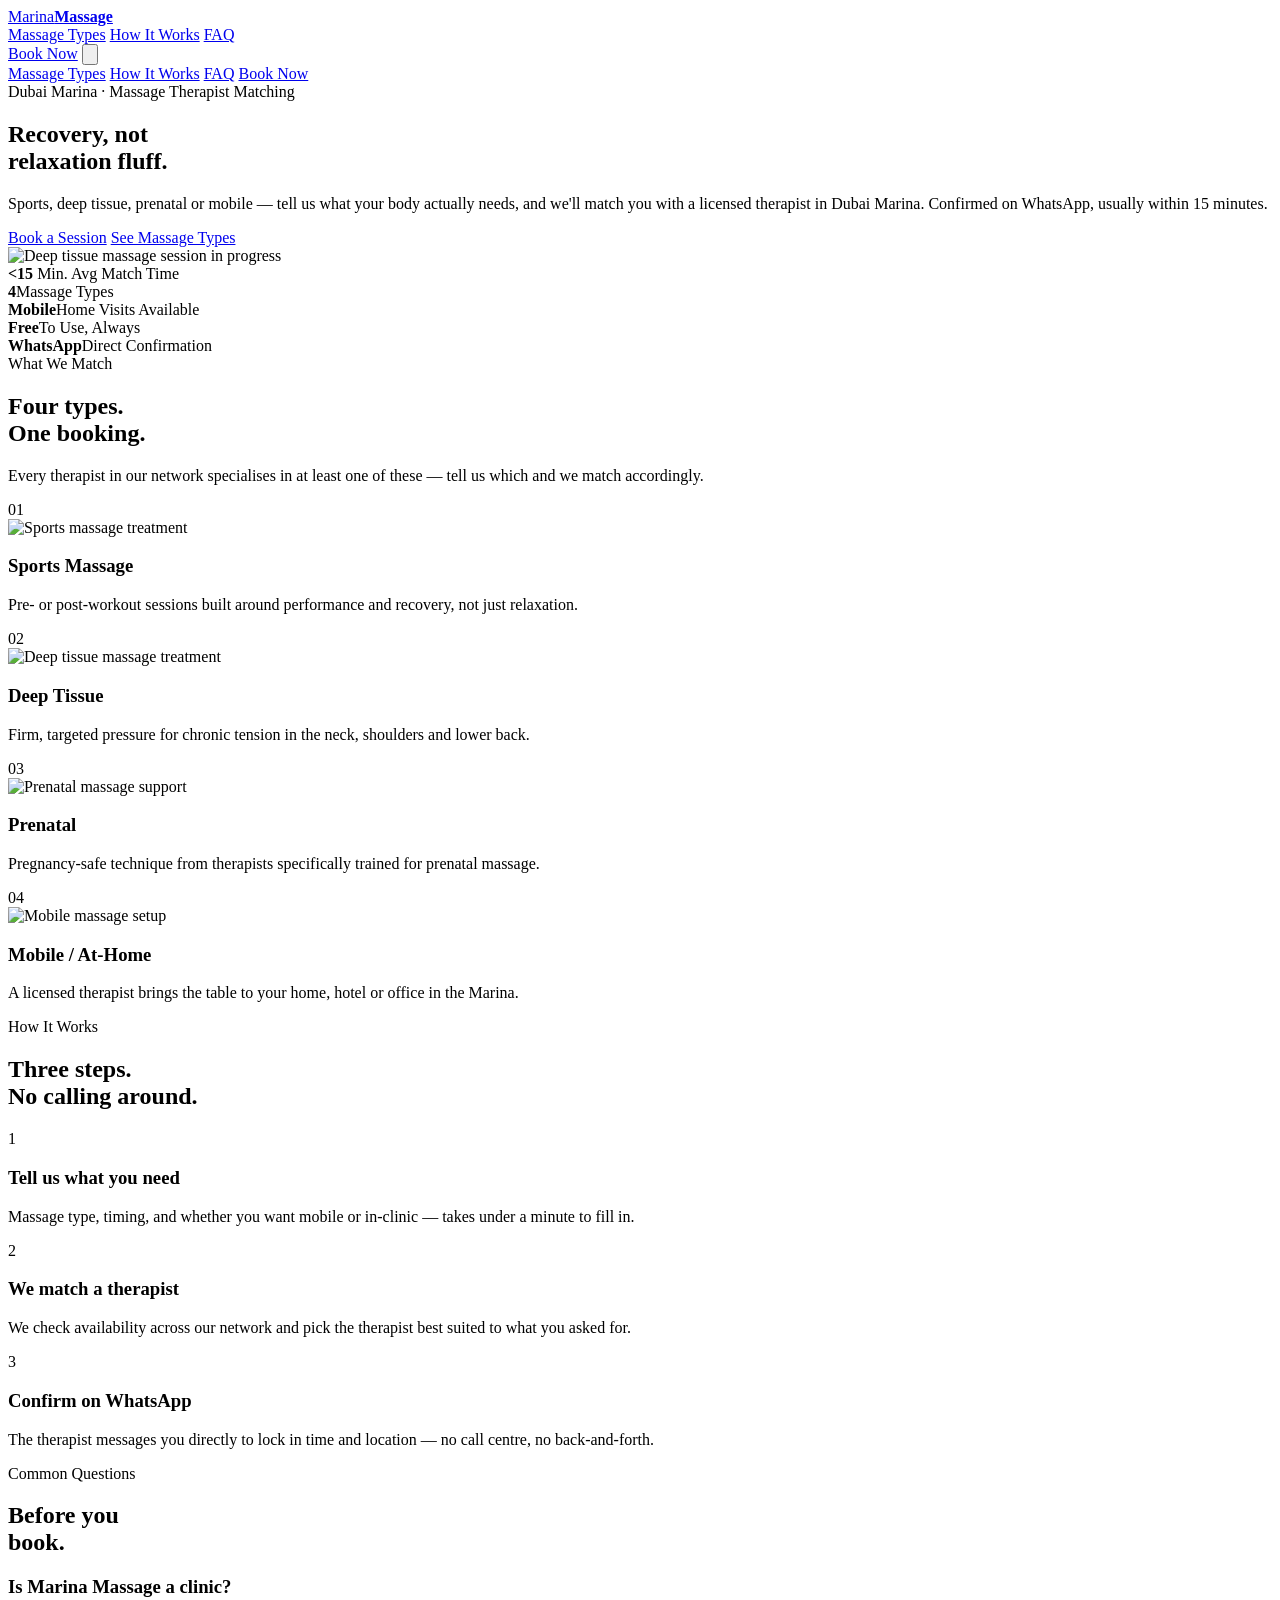
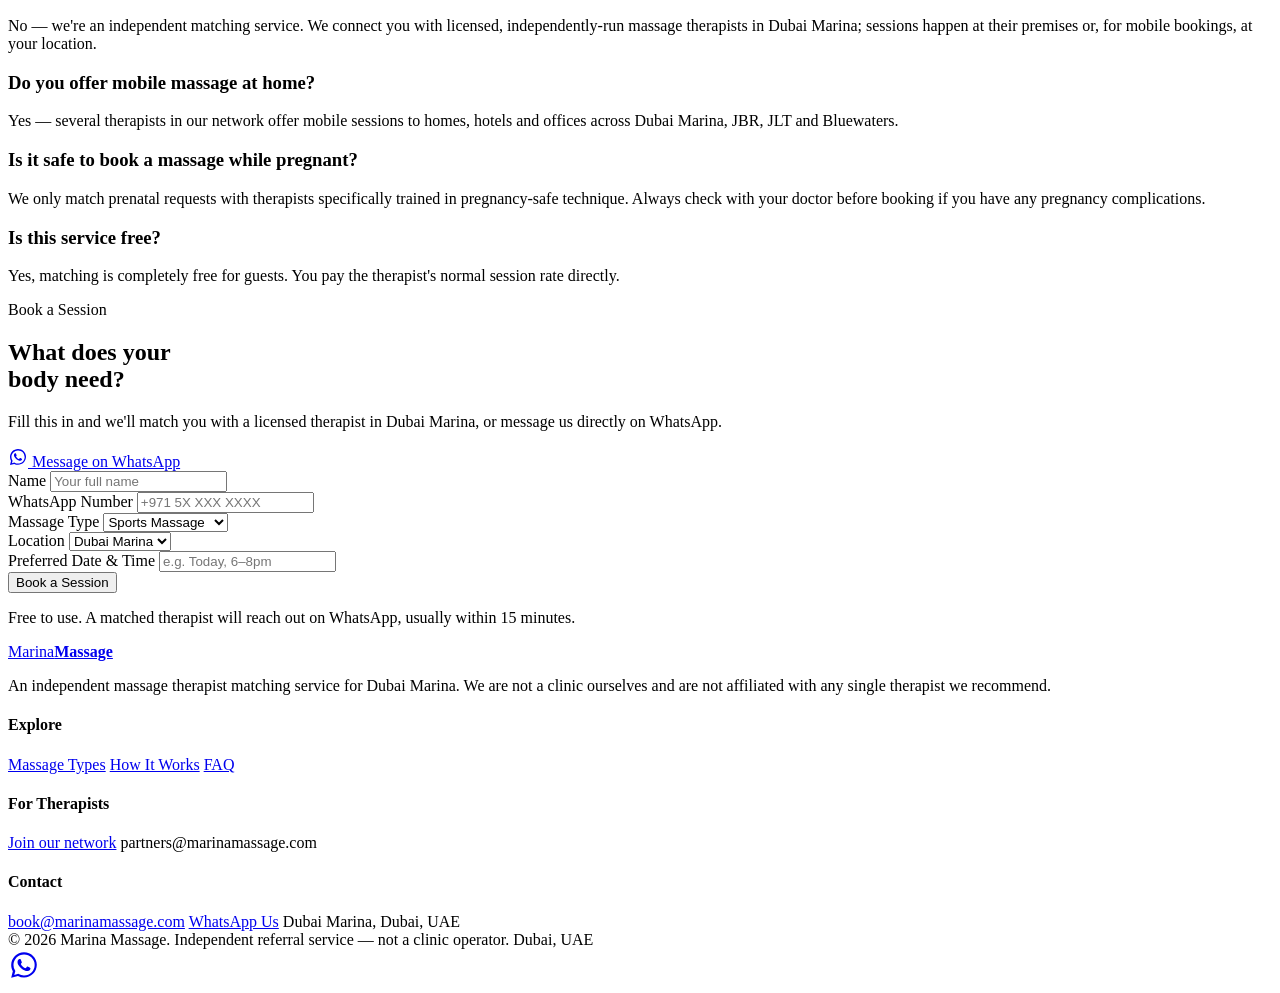
==== index.html @ 39dc2a78 "Add files via upload" ====
<!DOCTYPE html>
<html lang="en">
<head>
<meta charset="UTF-8">
<meta name="viewport" content="width=device-width, initial-scale=1.0">
<title>Marina Massage — Book a Massage Therapist in Dubai Marina</title>
<meta name="description" content="Get matched with a licensed massage therapist in Dubai Marina in minutes. Sports, deep tissue, prenatal or mobile massage at home. Free to use, confirmed on WhatsApp.">
<meta name="keywords" content="massage Dubai Marina, massage therapist Dubai Marina, deep tissue massage Dubai, sports massage Dubai, mobile massage Dubai Marina, prenatal massage Dubai">
<meta name="robots" content="index, follow, max-image-preview:large, max-snippet:-1, max-video-preview:-1">
<link rel="canonical" href="https://www.marinamassage.com/">

<meta name="google-site-verification" content="REPLACE_WITH_YOUR_GSC_CODE">
<meta name="msvalidate.01" content="REPLACE_WITH_YOUR_BING_CODE">

<meta property="og:type" content="website">
<meta property="og:site_name" content="Marina Massage">
<meta property="og:title" content="Marina Massage — Book a Massage Therapist in Dubai Marina">
<meta property="og:description" content="Sports, deep tissue, prenatal or mobile massage — matched with a licensed therapist in Dubai Marina, confirmed on WhatsApp.">
<meta property="og:image" content="https://images.unsplash.com/photo-1540205895360-4ad4cffb3aa8?w=1200&q=80&auto=format&fit=crop">
<meta property="og:image:width" content="1200">
<meta property="og:image:height" content="800">
<meta property="og:url" content="https://www.marinamassage.com/">
<meta property="og:locale" content="en_AE">

<meta name="twitter:card" content="summary_large_image">
<meta name="twitter:title" content="Marina Massage — Book a Massage Therapist in Dubai Marina">
<meta name="twitter:description" content="Sports, deep tissue, prenatal or mobile massage — matched with a licensed therapist in Dubai Marina.">
<meta name="twitter:image" content="https://images.unsplash.com/photo-1540205895360-4ad4cffb3aa8?w=1200&q=80&auto=format&fit=crop">

<link rel="preconnect" href="https://fonts.googleapis.com">
<link rel="preconnect" href="https://fonts.gstatic.com" crossorigin>
<link rel="preconnect" href="https://images.unsplash.com">
<link href="https://fonts.googleapis.com/css2?family=Space+Grotesk:wght@500;600;700&family=Inter:wght@400;500;600;700&display=swap" rel="stylesheet">

<script type="application/ld+json">
{
  "@context": "https://schema.org",
  "@type": "LocalBusiness",
  "name": "Marina Massage",
  "description": "Independent massage therapist referral and matching service for Dubai Marina, JBR, JLT and Bluewaters. Not a clinic itself and has no single physical treatment location — matched sessions take place at partner therapists' premises or, for mobile bookings, at the guest's own location.",
  "url": "https://www.marinamassage.com/",
  "image": "https://images.unsplash.com/photo-1540205895360-4ad4cffb3aa8?w=1200&q=80&auto=format&fit=crop",
  "email": "book@marinamassage.com",
  "telephone": "+971-5X-XXX-XXXX",
  "areaServed": [
    {"@type": "Place", "name": "Dubai Marina"},
    {"@type": "Place", "name": "JBR"},
    {"@type": "Place", "name": "JLT"},
    {"@type": "Place", "name": "Bluewaters"}
  ],
  "priceRange": "Free service"
}
</script>

<script type="application/ld+json">
{
  "@context": "https://schema.org",
  "@type": "Service",
  "serviceType": "Massage therapist matching service",
  "provider": {"@type": "LocalBusiness", "name": "Marina Massage"},
  "areaServed": {"@type": "Place", "name": "Dubai Marina, Dubai, UAE"},
  "hasOfferCatalog": {
    "@type": "OfferCatalog",
    "name": "Massage Types",
    "itemListElement": [
      {"@type": "Offer", "itemOffered": {"@type": "Service", "name": "Sports Massage", "description": "Pre- or post-workout massage focused on performance and recovery."}},
      {"@type": "Offer", "itemOffered": {"@type": "Service", "name": "Deep Tissue Massage", "description": "Firm-pressure massage targeting chronic tension and knots."}},
      {"@type": "Offer", "itemOffered": {"@type": "Service", "name": "Prenatal Massage", "description": "Pregnancy-safe massage from therapists trained in prenatal technique."}},
      {"@type": "Offer", "itemOffered": {"@type": "Service", "name": "Mobile Massage", "description": "A licensed therapist comes to your home, hotel or office in the Marina."}}
    ]
  }
}
</script>

<script type="application/ld+json">
{
  "@context": "https://schema.org",
  "@type": "FAQPage",
  "mainEntity": [
    {"@type": "Question", "name": "Is Marina Massage a clinic?", "acceptedAnswer": {"@type": "Answer", "text": "No — we're an independent matching service. We connect you with licensed, independently-run massage therapists in Dubai Marina; sessions happen at their premises or, for mobile bookings, at your location."}},
    {"@type": "Question", "name": "Do you offer mobile massage at home?", "acceptedAnswer": {"@type": "Answer", "text": "Yes — several therapists in our network offer mobile sessions to homes, hotels and offices across Dubai Marina, JBR, JLT and Bluewaters."}},
    {"@type": "Question", "name": "Is it safe to book a massage while pregnant?", "acceptedAnswer": {"@type": "Answer", "text": "We only match prenatal requests with therapists specifically trained in pregnancy-safe technique. Always check with your doctor before booking if you have any pregnancy complications."}},
    {"@type": "Question", "name": "Is this service free?", "acceptedAnswer": {"@type": "Answer", "text": "Yes, matching is completely free for guests. You pay the therapist's normal session rate directly."}}
  ]
}
</script>

<link rel="stylesheet" href="style.css">
</head>
<body>

<nav class="nav">
  <div class="nav-inner">
    <a href="#top" class="brand">
      <span class="brand-dot"></span>
      <span class="brand-word">Marina<strong>Massage</strong></span>
    </a>
    <div class="nav-links">
      <a href="#types">Massage Types</a>
      <a href="#how">How It Works</a>
      <a href="#faq">FAQ</a>
    </div>
    <div class="nav-cta">
      <a class="btn btn-primary" href="#book">Book Now</a>
      <button class="nav-burger" aria-label="Menu" aria-expanded="false">
        <svg viewBox="0 0 24 24" fill="none" stroke="currentColor" stroke-width="2" stroke-linecap="round">
          <line x1="3" y1="6" x2="21" y2="6"></line>
          <line x1="3" y1="12" x2="21" y2="12"></line>
          <line x1="3" y1="18" x2="21" y2="18"></line>
        </svg>
      </button>
    </div>
  </div>
  <div class="mobile-links">
    <a href="#types">Massage Types</a>
    <a href="#how">How It Works</a>
    <a href="#faq">FAQ</a>
    <a href="#book">Book Now</a>
  </div>
</nav>

<main id="top">

  <section class="hero">
    <div class="wrap hero-grid">
      <div class="hero-copy">
        <div class="eyebrow">Dubai Marina · Massage Therapist Matching</div>
        <h1>Recovery, not<br>relaxation fluff.</h1>
        <p>Sports, deep tissue, prenatal or mobile — tell us what your body actually needs, and we'll match you with a licensed therapist in Dubai Marina. Confirmed on WhatsApp, usually within 15 minutes.</p>
        <div class="hero-actions">
          <a class="btn btn-primary" href="#book">Book a Session</a>
          <a class="btn btn-outline" href="#types">See Massage Types</a>
        </div>
      </div>
      <div class="hero-media">
        <img src="https://images.unsplash.com/photo-1540205895360-4ad4cffb3aa8?w=900&q=75&auto=format&fit=crop" alt="Deep tissue massage session in progress" loading="eager">
        <div class="hero-stat-card">
          <b>&lt;15</b>
          <span>Min. Avg Match Time</span>
        </div>
      </div>
    </div>
  </section>

  <section class="stat-strip">
    <div class="wrap stat-strip-grid">
      <div class="stat-strip-item"><b>4</b><span>Massage Types</span></div>
      <div class="stat-strip-item"><b>Mobile</b><span>Home Visits Available</span></div>
      <div class="stat-strip-item"><b>Free</b><span>To Use, Always</span></div>
      <div class="stat-strip-item"><b>WhatsApp</b><span>Direct Confirmation</span></div>
    </div>
  </section>

  <section id="types">
    <div class="wrap">
      <div class="sec-head">
        <div class="eyebrow">What We Match</div>
        <h2>Four types.<br>One booking.</h2>
        <p>Every therapist in our network specialises in at least one of these — tell us which and we match accordingly.</p>
      </div>
      <div class="type-grid">
        <div class="type-card">
          <div class="type-num">01</div>
          <img src="https://images.unsplash.com/photo-1540205895360-4ad4cffb3aa8?w=700&q=75&auto=format&fit=crop" alt="Sports massage treatment" loading="lazy">
          <div class="type-body">
            <h3>Sports Massage</h3>
            <p>Pre- or post-workout sessions built around performance and recovery, not just relaxation.</p>
          </div>
        </div>
        <div class="type-card">
          <div class="type-num">02</div>
          <img src="https://images.unsplash.com/photo-1712725213051-8d7d6a52edaf?w=700&q=75&auto=format&fit=crop" alt="Deep tissue massage treatment" loading="lazy">
          <div class="type-body">
            <h3>Deep Tissue</h3>
            <p>Firm, targeted pressure for chronic tension in the neck, shoulders and lower back.</p>
          </div>
        </div>
        <div class="type-card">
          <div class="type-num">03</div>
          <img src="https://images.unsplash.com/photo-1676466136470-8df848f84a28?w=700&q=75&auto=format&fit=crop" alt="Prenatal massage support" loading="lazy">
          <div class="type-body">
            <h3>Prenatal</h3>
            <p>Pregnancy-safe technique from therapists specifically trained for prenatal massage.</p>
          </div>
        </div>
        <div class="type-card">
          <div class="type-num">04</div>
          <img src="https://images.unsplash.com/photo-1630226040750-d934f017f0e4?w=700&q=75&auto=format&fit=crop" alt="Mobile massage setup" loading="lazy">
          <div class="type-body">
            <h3>Mobile / At-Home</h3>
            <p>A licensed therapist brings the table to your home, hotel or office in the Marina.</p>
          </div>
        </div>
      </div>
    </div>
  </section>

  <section class="how" id="how">
    <div class="wrap">
      <div class="sec-head sec-head-light">
        <div class="eyebrow">How It Works</div>
        <h2>Three steps.<br>No calling around.</h2>
      </div>
      <div class="how-grid">
        <div class="how-step">
          <span class="how-step-num">1</span>
          <div>
            <h3>Tell us what you need</h3>
            <p>Massage type, timing, and whether you want mobile or in-clinic — takes under a minute to fill in.</p>
          </div>
        </div>
        <div class="how-step">
          <span class="how-step-num">2</span>
          <div>
            <h3>We match a therapist</h3>
            <p>We check availability across our network and pick the therapist best suited to what you asked for.</p>
          </div>
        </div>
        <div class="how-step">
          <span class="how-step-num">3</span>
          <div>
            <h3>Confirm on WhatsApp</h3>
            <p>The therapist messages you directly to lock in time and location — no call centre, no back-and-forth.</p>
          </div>
        </div>
      </div>
    </div>
  </section>

  <section class="faq" id="faq">
    <div class="wrap">
      <div class="sec-head">
        <div class="eyebrow">Common Questions</div>
        <h2>Before you<br>book.</h2>
      </div>
      <div class="faq-list">
        <div class="faq-item">
          <h3>Is Marina Massage a clinic?</h3>
          <p>No — we're an independent matching service. We connect you with licensed, independently-run massage therapists in Dubai Marina; sessions happen at their premises or, for mobile bookings, at your location.</p>
        </div>
        <div class="faq-item">
          <h3>Do you offer mobile massage at home?</h3>
          <p>Yes — several therapists in our network offer mobile sessions to homes, hotels and offices across Dubai Marina, JBR, JLT and Bluewaters.</p>
        </div>
        <div class="faq-item">
          <h3>Is it safe to book a massage while pregnant?</h3>
          <p>We only match prenatal requests with therapists specifically trained in pregnancy-safe technique. Always check with your doctor before booking if you have any pregnancy complications.</p>
        </div>
        <div class="faq-item">
          <h3>Is this service free?</h3>
          <p>Yes, matching is completely free for guests. You pay the therapist's normal session rate directly.</p>
        </div>
      </div>
    </div>
  </section>

  <section class="book" id="book">
    <div class="wrap book-grid">
      <div class="book-copy">
        <div class="eyebrow eyebrow-light">Book a Session</div>
        <h2>What does your<br>body need?</h2>
        <p>Fill this in and we'll match you with a licensed therapist in Dubai Marina, or message us directly on WhatsApp.</p>
        <a class="btn btn-whatsapp" href="https://wa.me/9715XXXXXXXX?text=Hi%2C%20I%27d%20like%20to%20book%20a%20massage%20therapist%20in%20Dubai%20Marina" target="_blank" rel="noopener">
          <svg viewBox="0 0 32 32" width="20" height="20" fill="currentColor" aria-hidden="true"><path d="M16.004 3.2c-7.06 0-12.8 5.74-12.8 12.8 0 2.258.594 4.4 1.63 6.246L3.2 28.8l6.73-1.766a12.73 12.73 0 0 0 6.074 1.546h.006c7.06 0 12.8-5.74 12.8-12.8s-5.74-12.58-12.806-12.58Zm0 23.36a10.5 10.5 0 0 1-5.35-1.464l-.384-.228-3.994 1.048 1.066-3.894-.25-.4a10.53 10.53 0 0 1-1.612-5.622c0-5.834 4.746-10.58 10.586-10.58 2.828 0 5.486 1.102 7.486 3.104a10.51 10.51 0 0 1 3.098 7.484c0 5.834-4.746 10.552-10.646 10.552Zm5.802-7.906c-.318-.16-1.882-.928-2.174-1.034-.292-.108-.504-.16-.716.16-.212.318-.822 1.034-1.008 1.246-.186.212-.372.238-.69.08-.318-.16-1.344-.496-2.56-1.578-.946-.844-1.586-1.886-1.772-2.204-.186-.318-.02-.49.14-.65.144-.144.318-.372.478-.558.16-.186.212-.318.318-.53.106-.212.052-.398-.026-.558-.08-.16-.716-1.726-.982-2.364-.258-.622-.522-.538-.716-.548l-.61-.01c-.212 0-.558.08-.85.398-.292.318-1.114 1.088-1.114 2.652s1.14 3.076 1.298 3.288c.16.212 2.244 3.428 5.436 4.806.76.328 1.352.524 1.814.67.762.242 1.456.208 2.004.126.612-.092 1.882-.77 2.148-1.512.266-.742.266-1.378.186-1.512-.078-.134-.29-.212-.608-.372Z"/></svg>
          Message on WhatsApp
        </a>
      </div>

      <form class="book-form" action="https://formsubmit.co/book@marinamassage.com" method="POST">
        <input type="hidden" name="_subject" value="New massage booking request — Marina Massage">
        <input type="hidden" name="_template" value="table">
        <input type="hidden" name="_captcha" value="false">
        <input type="text" name="_honey" style="display:none" tabindex="-1" autocomplete="off">

        <div class="form-row">
          <label for="name">Name</label>
          <input type="text" id="name" name="Name" placeholder="Your full name" required>
        </div>
        <div class="form-row">
          <label for="whatsapp">WhatsApp Number</label>
          <input type="tel" id="whatsapp" name="WhatsApp" placeholder="+971 5X XXX XXXX" required>
        </div>
        <div class="form-row">
          <label for="type">Massage Type</label>
          <select id="type" name="Massage Type">
            <option>Sports Massage</option>
            <option>Deep Tissue</option>
            <option>Prenatal</option>
            <option>Mobile / At-Home</option>
            <option>Not sure yet</option>
          </select>
        </div>
        <div class="form-row">
          <label for="location">Location</label>
          <select id="location" name="Location">
            <option>Dubai Marina</option>
            <option>JBR</option>
            <option>JLT</option>
            <option>Bluewaters</option>
          </select>
        </div>
        <div class="form-row">
          <label for="when">Preferred Date &amp; Time</label>
          <input type="text" id="when" name="Preferred Time" placeholder="e.g. Today, 6–8pm">
        </div>
        <button type="submit" class="btn btn-primary form-submit">Book a Session</button>
        <p class="form-note">Free to use. A matched therapist will reach out on WhatsApp, usually within 15 minutes.</p>
      </form>
    </div>
  </section>

</main>

<footer>
  <div class="wrap">
    <div class="footer-top">
      <div class="footer-brand">
        <a href="#top" class="brand">
          <span class="brand-dot"></span>
          <span class="brand-word">Marina<strong>Massage</strong></span>
        </a>
        <p>An independent massage therapist matching service for Dubai Marina. We are not a clinic ourselves and are not affiliated with any single therapist we recommend.</p>
      </div>
      <div class="footer-cols">
        <div class="footer-col">
          <h4>Explore</h4>
          <a href="#types">Massage Types</a>
          <a href="#how">How It Works</a>
          <a href="#faq">FAQ</a>
        </div>
        <div class="footer-col">
          <h4>For Therapists</h4>
          <a href="mailto:partners@marinamassage.com">Join our network</a>
          <span>partners@marinamassage.com</span>
        </div>
        <div class="footer-col">
          <h4>Contact</h4>
          <a href="mailto:book@marinamassage.com">book@marinamassage.com</a>
          <a href="https://wa.me/9715XXXXXXXX" target="_blank" rel="noopener">WhatsApp Us</a>
          <span>Dubai Marina, Dubai, UAE</span>
        </div>
      </div>
    </div>
    <div class="footer-bottom">
      <span>© 2026 Marina Massage. Independent referral service — not a clinic operator.</span>
      <span>Dubai, UAE</span>
    </div>
  </div>
</footer>

<a href="https://wa.me/9715XXXXXXXX?text=Hi%2C%20I%27d%20like%20to%20book%20a%20massage%20therapist%20in%20Dubai%20Marina" class="whatsapp-float" target="_blank" rel="noopener" aria-label="Chat on WhatsApp">
  <svg viewBox="0 0 32 32" width="32" height="32" fill="currentColor" aria-hidden="true"><path d="M16.004 3.2c-7.06 0-12.8 5.74-12.8 12.8 0 2.258.594 4.4 1.63 6.246L3.2 28.8l6.73-1.766a12.73 12.73 0 0 0 6.074 1.546h.006c7.06 0 12.8-5.74 12.8-12.8s-5.74-12.58-12.806-12.58Zm0 23.36a10.5 10.5 0 0 1-5.35-1.464l-.384-.228-3.994 1.048 1.066-3.894-.25-.4a10.53 10.53 0 0 1-1.612-5.622c0-5.834 4.746-10.58 10.586-10.58 2.828 0 5.486 1.102 7.486 3.104a10.51 10.51 0 0 1 3.098 7.484c0 5.834-4.746 10.552-10.646 10.552Zm5.802-7.906c-.318-.16-1.882-.928-2.174-1.034-.292-.108-.504-.16-.716.16-.212.318-.822 1.034-1.008 1.246-.186.212-.372.238-.69.08-.318-.16-1.344-.496-2.56-1.578-.946-.844-1.586-1.886-1.772-2.204-.186-.318-.02-.49.14-.65.144-.144.318-.372.478-.558.16-.186.212-.318.318-.53.106-.212.052-.398-.026-.558-.08-.16-.716-1.726-.982-2.364-.258-.622-.522-.538-.716-.548l-.61-.01c-.212 0-.558.08-.85.398-.292.318-1.114 1.088-1.114 2.652s1.14 3.076 1.298 3.288c.16.212 2.244 3.428 5.436 4.806.76.328 1.352.524 1.814.67.762.242 1.456.208 2.004.126.612-.092 1.882-.77 2.148-1.512.266-.742.266-1.378.186-1.512-.078-.134-.29-.212-.608-.372Z"/></svg>
</a>

<script src="script.js"></script>
</body>
</html>
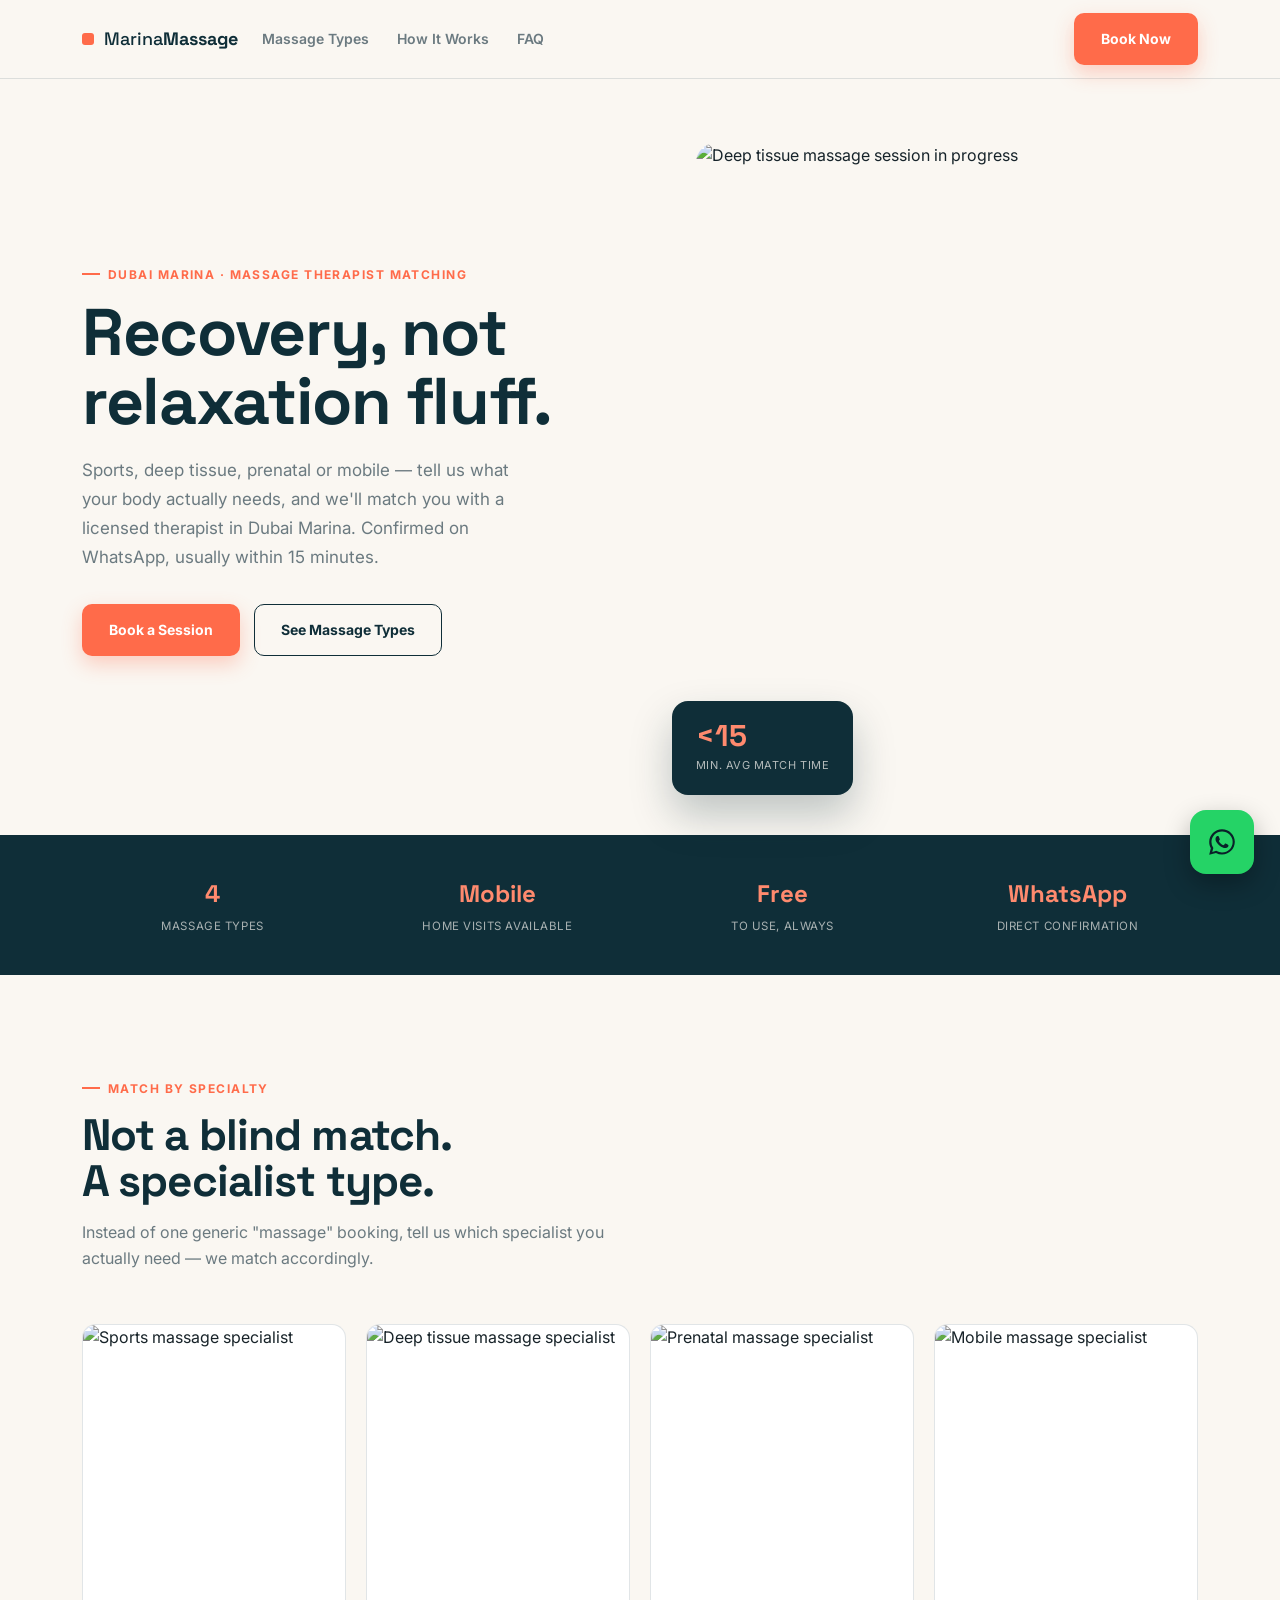
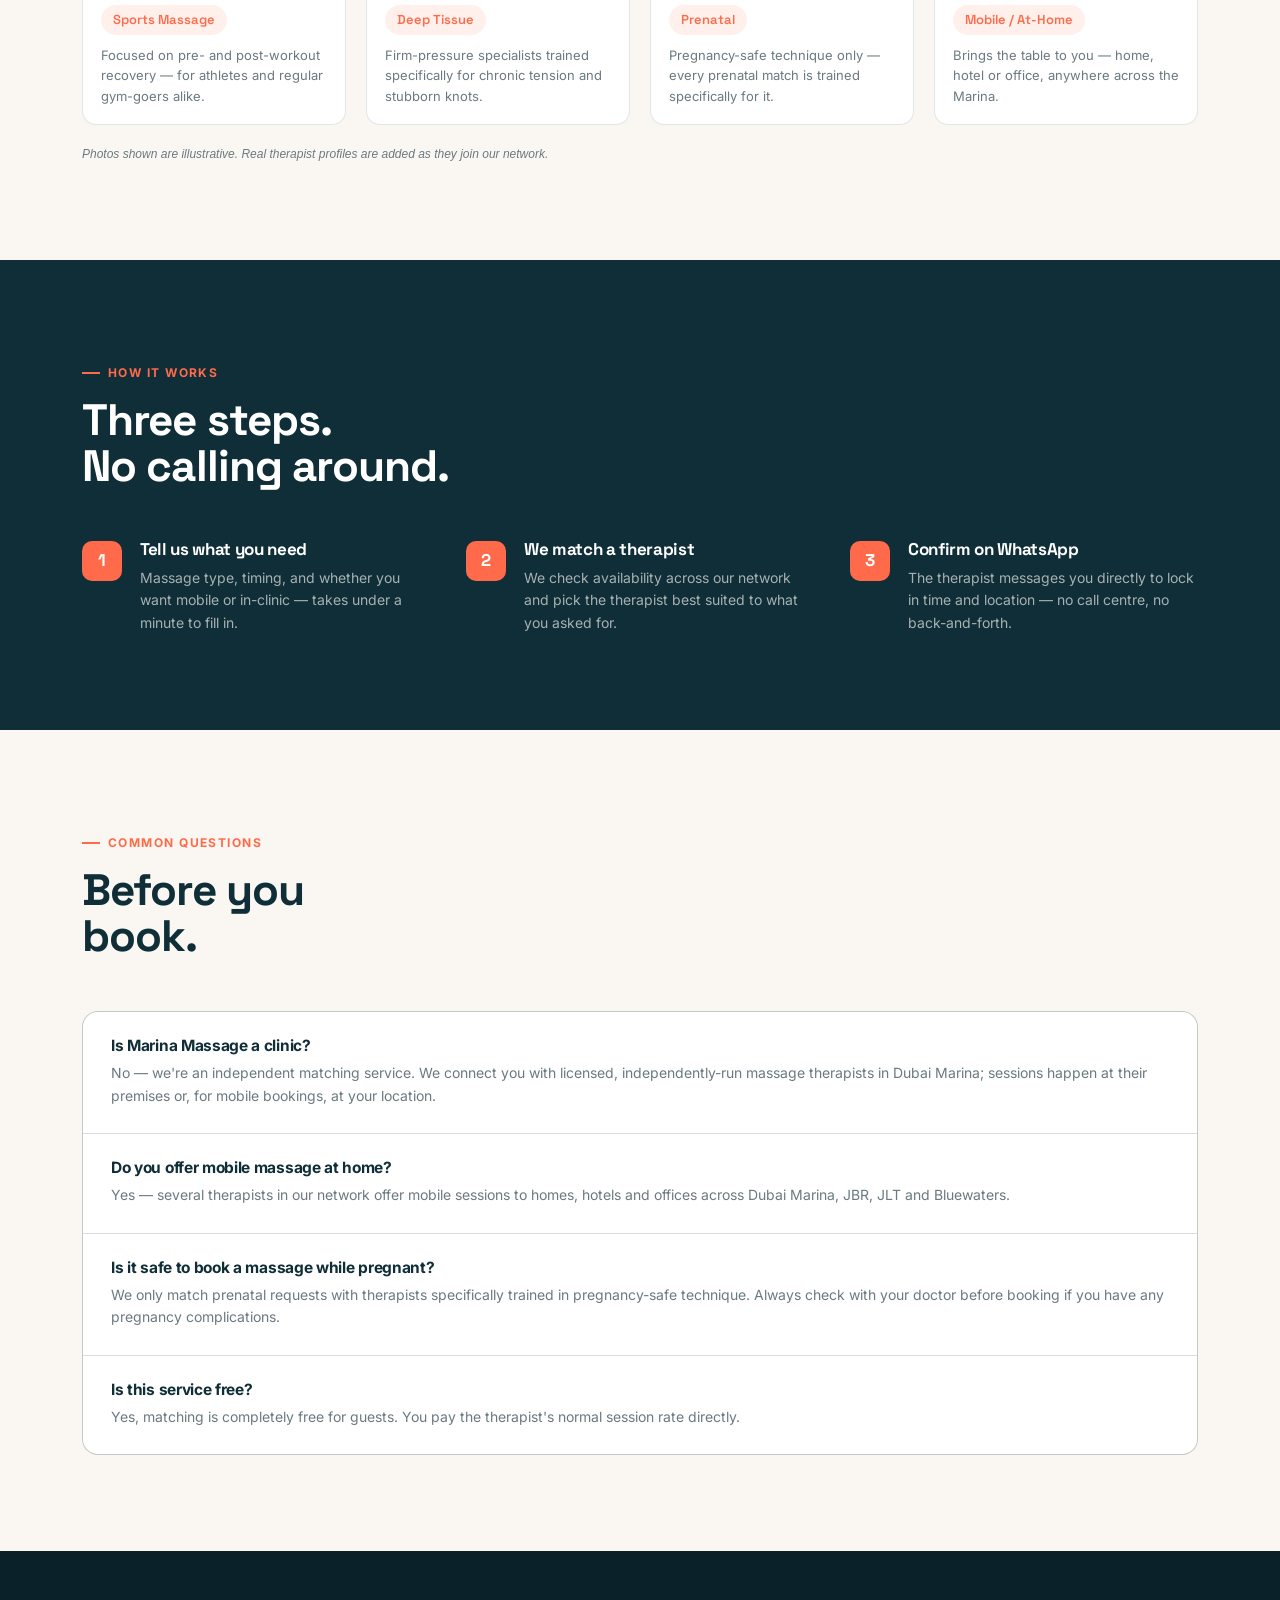
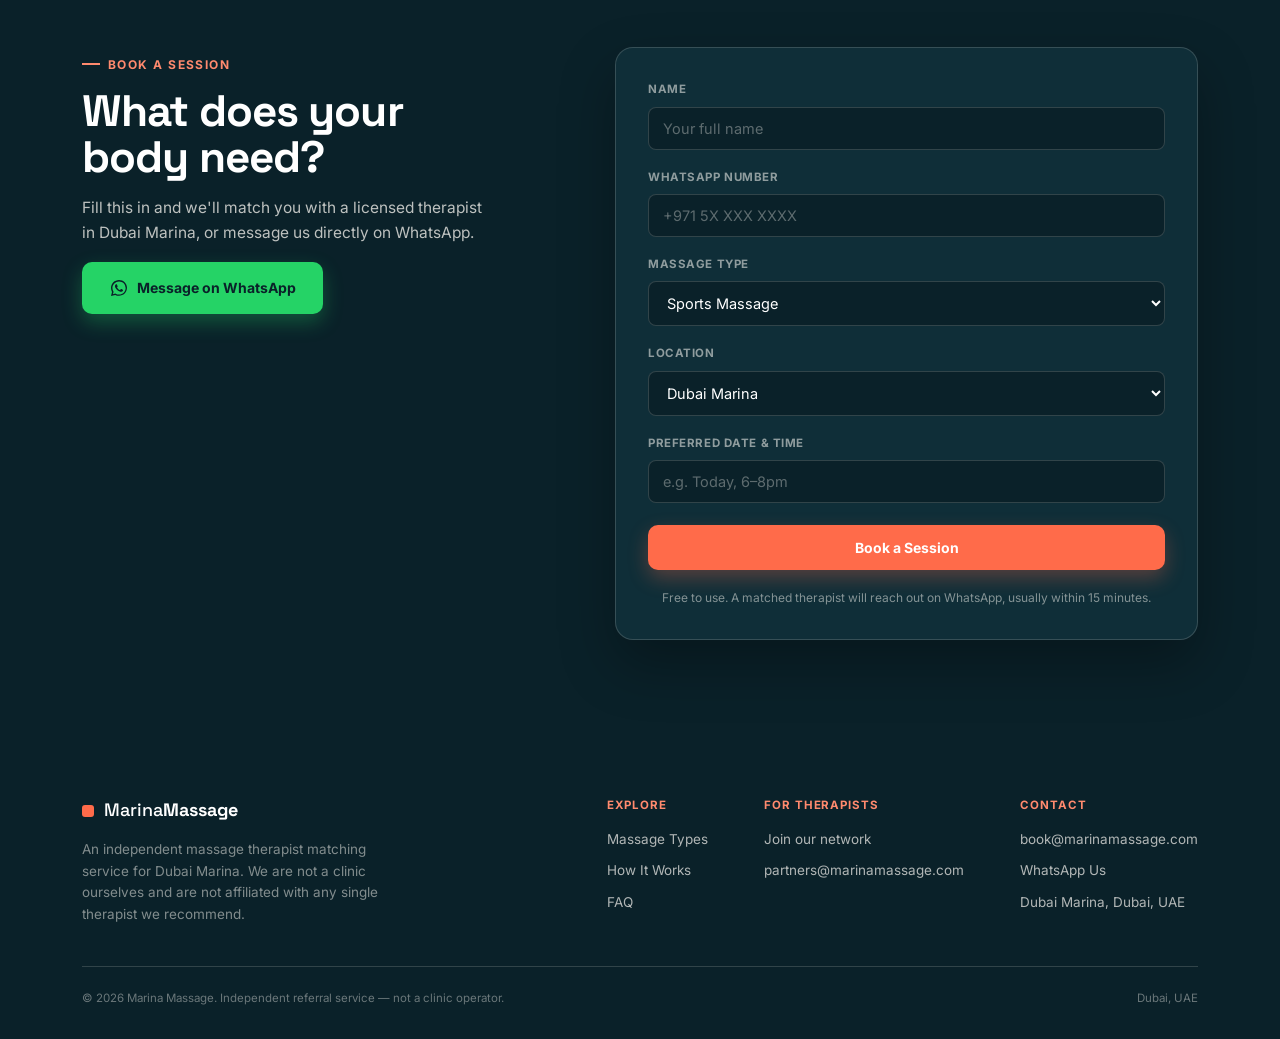
==== commit 23c58e2d: "Add files via upload" ====
--- a/index.html
+++ b/index.html
@@ -19,6 +19,7 @@
 <meta property="og:image" content="https://images.unsplash.com/photo-1540205895360-4ad4cffb3aa8?w=1200&q=80&auto=format&fit=crop">
 <meta property="og:image:width" content="1200">
 <meta property="og:image:height" content="800">
+<meta property="og:image:alt" content="Massage therapist performing a deep tissue massage session">
 <meta property="og:url" content="https://www.marinamassage.com/">
 <meta property="og:locale" content="en_AE">
 
@@ -154,44 +155,49 @@
   <section id="types">
     <div class="wrap">
       <div class="sec-head">
-        <div class="eyebrow">What We Match</div>
-        <h2>Four types.<br>One booking.</h2>
-        <p>Every therapist in our network specialises in at least one of these — tell us which and we match accordingly.</p>
-      </div>
-      <div class="type-grid">
-        <div class="type-card">
-          <div class="type-num">01</div>
-          <img src="https://images.unsplash.com/photo-1540205895360-4ad4cffb3aa8?w=700&q=75&auto=format&fit=crop" alt="Sports massage treatment" loading="lazy">
-          <div class="type-body">
-            <h3>Sports Massage</h3>
-            <p>Pre- or post-workout sessions built around performance and recovery, not just relaxation.</p>
-          </div>
-        </div>
-        <div class="type-card">
-          <div class="type-num">02</div>
-          <img src="https://images.unsplash.com/photo-1712725213051-8d7d6a52edaf?w=700&q=75&auto=format&fit=crop" alt="Deep tissue massage treatment" loading="lazy">
-          <div class="type-body">
-            <h3>Deep Tissue</h3>
-            <p>Firm, targeted pressure for chronic tension in the neck, shoulders and lower back.</p>
-          </div>
-        </div>
-        <div class="type-card">
-          <div class="type-num">03</div>
-          <img src="https://images.unsplash.com/photo-1676466136470-8df848f84a28?w=700&q=75&auto=format&fit=crop" alt="Prenatal massage support" loading="lazy">
-          <div class="type-body">
-            <h3>Prenatal</h3>
-            <p>Pregnancy-safe technique from therapists specifically trained for prenatal massage.</p>
-          </div>
-        </div>
-        <div class="type-card">
-          <div class="type-num">04</div>
-          <img src="https://images.unsplash.com/photo-1630226040750-d934f017f0e4?w=700&q=75&auto=format&fit=crop" alt="Mobile massage setup" loading="lazy">
-          <div class="type-body">
-            <h3>Mobile / At-Home</h3>
-            <p>A licensed therapist brings the table to your home, hotel or office in the Marina.</p>
-          </div>
-        </div>
-      </div>
+        <div class="eyebrow">Match by Specialty</div>
+        <h2>Not a blind match.<br>A specialist type.</h2>
+        <p>Instead of one generic "massage" booking, tell us which specialist you actually need — we match accordingly.</p>
+      </div>
+      <div class="specialist-grid">
+        <div class="specialist-card">
+          <div class="specialist-media">
+            <img src="https://images.unsplash.com/photo-1752650143052-fab46a8c2735?w=500&q=75&auto=format&fit=crop" alt="Sports massage specialist" loading="lazy">
+          </div>
+          <div class="specialist-body">
+            <span class="specialist-tag">Sports Massage</span>
+            <p>Focused on pre- and post-workout recovery — for athletes and regular gym-goers alike.</p>
+          </div>
+        </div>
+        <div class="specialist-card">
+          <div class="specialist-media">
+            <img src="https://images.unsplash.com/photo-1578079346242-110da34c1043?w=500&q=75&auto=format&fit=crop" alt="Deep tissue massage specialist" loading="lazy">
+          </div>
+          <div class="specialist-body">
+            <span class="specialist-tag">Deep Tissue</span>
+            <p>Firm-pressure specialists trained specifically for chronic tension and stubborn knots.</p>
+          </div>
+        </div>
+        <div class="specialist-card">
+          <div class="specialist-media">
+            <img src="https://images.unsplash.com/photo-1663550910374-a9c0a9f8b455?w=500&q=75&auto=format&fit=crop" alt="Prenatal massage specialist" loading="lazy">
+          </div>
+          <div class="specialist-body">
+            <span class="specialist-tag">Prenatal</span>
+            <p>Pregnancy-safe technique only — every prenatal match is trained specifically for it.</p>
+          </div>
+        </div>
+        <div class="specialist-card">
+          <div class="specialist-media">
+            <img src="https://images.unsplash.com/photo-1601233749202-95d04d5b3c00?w=500&q=75&auto=format&fit=crop" alt="Mobile massage specialist" loading="lazy">
+          </div>
+          <div class="specialist-body">
+            <span class="specialist-tag">Mobile / At-Home</span>
+            <p>Brings the table to you — home, hotel or office, anywhere across the Marina.</p>
+          </div>
+        </div>
+      </div>
+      <p class="specialist-note">Photos shown are illustrative. Real therapist profiles are added as they join our network.</p>
     </div>
   </section>
 
--- a/style.css
+++ b/style.css
@@ -0,0 +1,235 @@
+:root{
+  --navy:#0F2E38;
+  --navy-2:#0A2129;
+  --coral:#FF6B4A;
+  --coral-soft:#FF8A6E;
+  --paper:#FAF7F2;
+  --ink:#16232A;
+  --stone:#6B7A80;
+  --white:#FFFFFF;
+  --line:rgba(15,46,56,0.12);
+  --line-on-dark:rgba(250,247,242,0.16);
+  --display:'Space Grotesk', sans-serif;
+  --body:'Inter', sans-serif;
+}
+
+*{ margin:0; padding:0; box-sizing:border-box; }
+html{ scroll-behavior:smooth; }
+body{
+  background:var(--paper);
+  color:var(--ink);
+  font-family:var(--body);
+  line-height:1.6;
+  -webkit-font-smoothing:antialiased;
+  overflow-x:hidden;
+}
+img{ display:block; max-width:100%; }
+a{ color:inherit; text-decoration:none; }
+ul{ list-style:none; }
+.wrap{ max-width:1180px; margin:0 auto; padding:0 32px; }
+
+h1,h2,h3{ font-family:var(--display); font-weight:700; letter-spacing:-0.02em; line-height:1.05; }
+
+.eyebrow{
+  font-family:var(--body);
+  font-size:12px;
+  font-weight:700;
+  letter-spacing:0.12em;
+  text-transform:uppercase;
+  color:var(--coral);
+  margin-bottom:14px;
+  display:inline-flex;
+  align-items:center;
+  gap:8px;
+}
+.eyebrow::before{ content:""; width:18px; height:2px; background:var(--coral); display:inline-block; }
+.eyebrow-light{ color:var(--coral-soft); }
+.eyebrow-light::before{ background:var(--coral-soft); }
+
+/* ===== NAV ===== */
+.nav{
+  position:sticky; top:0; z-index:100;
+  background:rgba(250,247,242,0.92);
+  backdrop-filter:blur(10px);
+  -webkit-backdrop-filter:blur(10px);
+  border-bottom:1px solid var(--line);
+}
+.nav-inner{
+  max-width:1180px; margin:0 auto; padding:0 32px;
+  display:flex; align-items:center; justify-content:space-between;
+  height:78px; gap:24px;
+}
+.brand{ display:inline-flex; align-items:center; gap:10px; flex-shrink:0; }
+.brand-dot{ width:12px; height:12px; border-radius:3px; background:var(--coral); flex-shrink:0; }
+.brand-word{ font-family:var(--display); font-weight:500; font-size:18px; color:var(--navy); white-space:nowrap; }
+.brand-word strong{ font-weight:700; }
+
+.nav-links{ display:flex; gap:28px; }
+.nav-links a{ font-size:14px; font-weight:600; color:var(--stone); transition:color .2s ease; }
+.nav-links a:hover{ color:var(--navy); }
+
+.nav-cta{ display:flex; align-items:center; gap:14px; margin-left:auto; }
+.nav-burger{
+  display:none; width:38px; height:38px; background:transparent;
+  border:1px solid var(--line); color:var(--navy);
+  align-items:center; justify-content:center; cursor:pointer; flex-shrink:0; border-radius:8px;
+}
+.nav-burger svg{ width:18px; height:18px; }
+
+.mobile-links{
+  display:none; position:absolute; top:78px; left:0; right:0;
+  background:var(--paper); border-bottom:1px solid var(--line);
+  flex-direction:column; padding:8px 32px 20px;
+}
+.mobile-links.is-open{ display:flex; }
+.mobile-links a{ font-size:14px; font-weight:600; color:var(--stone); padding:14px 0; border-bottom:1px solid var(--line); }
+.mobile-links a:last-child{ border-bottom:none; }
+
+.btn{
+  font-family:var(--body); font-size:14px; font-weight:700;
+  padding:14px 26px; border-radius:10px; display:inline-flex;
+  align-items:center; gap:8px; white-space:nowrap; border:1.5px solid transparent;
+  transition:transform .2s ease, background .2s ease, border-color .2s ease, box-shadow .2s ease;
+}
+.btn-primary{ background:var(--coral); color:var(--white); box-shadow:0 8px 20px rgba(255,107,74,0.3); }
+.btn-primary:hover{ transform:translateY(-2px); background:#ff5a35; box-shadow:0 12px 26px rgba(255,107,74,0.4); }
+.btn-outline{ border-color:var(--navy); color:var(--navy); }
+.btn-outline:hover{ background:var(--navy); color:var(--white); }
+.btn-whatsapp{ background:#25D366; color:#0A2129; margin-top:8px; box-shadow:0 8px 20px rgba(37,211,102,0.3); }
+.btn-whatsapp:hover{ transform:translateY(-2px); background:#2fe077; }
+
+/* ===== HERO — asymmetric split, not full-bleed photo ===== */
+.hero{ padding:64px 0 0; background:var(--paper); }
+.hero-grid{ display:grid; grid-template-columns:1fr 0.9fr; gap:56px; align-items:center; padding-bottom:64px; }
+.hero-copy h1{ font-size:clamp(40px,5.4vw,66px); color:var(--navy); margin-bottom:20px; }
+.hero-copy p{ font-size:17px; color:var(--stone); max-width:460px; margin-bottom:32px; line-height:1.7; }
+.hero-actions{ display:flex; gap:14px; flex-wrap:wrap; }
+.hero-media{ position:relative; }
+.hero-media img{ width:100%; border-radius:20px; aspect-ratio:4/5; object-fit:cover; }
+.hero-stat-card{
+  position:absolute; bottom:-24px; left:-24px;
+  background:var(--navy); color:var(--white);
+  padding:20px 24px; border-radius:16px;
+  box-shadow:0 20px 40px rgba(15,46,56,0.25);
+  display:flex; flex-direction:column; gap:2px;
+}
+.hero-stat-card b{ font-family:var(--display); font-size:30px; color:var(--coral-soft); line-height:1; }
+.hero-stat-card span{ font-size:11px; text-transform:uppercase; letter-spacing:0.05em; color:rgba(250,247,242,0.7); margin-top:4px; }
+
+/* ===== STAT STRIP ===== */
+.stat-strip{ background:var(--navy); padding:40px 0; }
+.stat-strip-grid{ display:grid; grid-template-columns:repeat(4,1fr); gap:24px; }
+.stat-strip-item{ display:flex; flex-direction:column; gap:4px; text-align:center; }
+.stat-strip-item b{ font-family:var(--display); font-size:24px; color:var(--coral-soft); }
+.stat-strip-item span{ font-size:11.5px; color:rgba(250,247,242,0.65); text-transform:uppercase; letter-spacing:0.05em; }
+
+/* ===== SECTIONS ===== */
+section{ padding:96px 0; }
+.sec-head{ max-width:560px; margin-bottom:52px; }
+.sec-head h2{ font-size:clamp(30px,3.8vw,44px); color:var(--navy); }
+.sec-head p{ color:var(--stone); margin-top:16px; font-size:16px; }
+.sec-head-light h2{ color:var(--white); }
+.sec-head-light p{ color:rgba(250,247,242,0.7); }
+
+/* ===== SPECIALIST GRID — portrait cards, distinct from spa-site treatment cards ===== */
+.specialist-grid{ display:grid; grid-template-columns:repeat(4,1fr); gap:20px; }
+.specialist-card{ background:var(--white); border-radius:14px; overflow:hidden; border:1px solid var(--line); }
+.specialist-media{ position:relative; aspect-ratio:1/1; overflow:hidden; }
+.specialist-media img{ width:100%; height:100%; object-fit:cover; filter:grayscale(15%); transition:filter .3s ease, transform .3s ease; }
+.specialist-card:hover .specialist-media img{ filter:grayscale(0%); transform:scale(1.04); }
+.specialist-body{ padding:18px; }
+.specialist-tag{
+  display:inline-block; font-family:var(--display); font-size:13px; font-weight:600;
+  color:var(--coral); background:rgba(255,107,74,0.1); padding:5px 12px; border-radius:999px; margin-bottom:10px;
+}
+.specialist-body p{ font-size:13px; color:var(--stone); line-height:1.55; }
+.specialist-note{ font-size:12px; color:var(--stone); margin-top:20px; font-style:italic; }
+
+/* ===== HOW IT WORKS — dark section, numbered pills ===== */
+.how{ background:var(--navy); }
+.how-grid{ display:grid; grid-template-columns:repeat(3,1fr); gap:36px; }
+.how-step{ display:flex; gap:18px; align-items:flex-start; }
+.how-step-num{
+  flex-shrink:0; width:40px; height:40px; border-radius:10px;
+  background:var(--coral); color:var(--white); font-family:var(--display); font-weight:700; font-size:17px;
+  display:flex; align-items:center; justify-content:center;
+}
+.how-step h3{ font-size:17px; color:var(--white); margin-bottom:8px; }
+.how-step p{ font-size:14px; color:rgba(250,247,242,0.65); line-height:1.6; }
+
+/* ===== FAQ ===== */
+.faq-list{ display:flex; flex-direction:column; gap:1px; background:var(--line); border:1px solid var(--line); border-radius:16px; overflow:hidden; }
+.faq-item{ background:var(--white); padding:26px 28px; }
+.faq-item h3{ font-family:var(--body); font-size:15.5px; font-weight:700; color:var(--navy); margin-bottom:8px; }
+.faq-item p{ color:var(--stone); font-size:14px; line-height:1.6; }
+
+/* ===== BOOK FORM ===== */
+.book{ background:var(--navy-2); color:var(--white); }
+.book-grid{ display:grid; grid-template-columns:0.9fr 1.1fr; gap:56px; align-items:start; }
+.book h2{ color:var(--white); font-size:clamp(30px,3.8vw,44px); }
+.book-copy p{ color:rgba(250,247,242,0.75); font-size:15.5px; margin:16px 0 8px; max-width:400px; }
+
+.book-form{
+  background:var(--navy); border:1px solid var(--line-on-dark); border-radius:18px;
+  padding:32px; display:flex; flex-direction:column; gap:18px;
+  box-shadow:0 24px 56px rgba(0,0,0,0.3);
+}
+.form-row{ display:flex; flex-direction:column; gap:8px; }
+.form-row label{ font-size:11.5px; font-weight:700; text-transform:uppercase; letter-spacing:0.05em; color:rgba(250,247,242,0.55); }
+.form-row input, .form-row select{
+  background:var(--navy-2); border:1px solid var(--line-on-dark); color:var(--white);
+  font-family:var(--body); font-size:14.5px; padding:12px 14px; border-radius:8px;
+  outline:none; transition:border-color .2s ease;
+}
+.form-row input::placeholder{ color:rgba(250,247,242,0.35); }
+.form-row input:focus, .form-row select:focus{ border-color:var(--coral); }
+.form-row select{ cursor:pointer; }
+.form-submit{ justify-content:center; border:none; cursor:pointer; margin-top:4px; }
+.form-note{ font-size:12px; color:rgba(250,247,242,0.5); text-align:center; }
+
+/* ===== WHATSAPP FLOAT ===== */
+.whatsapp-float{
+  position:fixed; right:26px; bottom:26px; z-index:200; width:64px; height:64px;
+  border-radius:16px; background:#25D366; color:#0A2129;
+  display:flex; align-items:center; justify-content:center;
+  box-shadow:0 10px 26px rgba(0,0,0,0.3); transition:transform .2s ease, box-shadow .2s ease;
+}
+.whatsapp-float:hover{ transform:scale(1.06); box-shadow:0 14px 30px rgba(0,0,0,0.35); }
+
+/* ===== FOOTER ===== */
+footer{ background:var(--navy-2); color:rgba(250,247,242,0.7); padding:60px 0 32px; }
+.footer-top{ display:flex; justify-content:space-between; align-items:flex-start; flex-wrap:wrap; gap:40px; padding-bottom:40px; border-bottom:1px solid var(--line-on-dark); }
+.footer-brand .brand-word{ color:var(--white); }
+.footer-brand p{ font-size:13.5px; max-width:300px; line-height:1.6; color:rgba(250,247,242,0.5); margin-top:14px; }
+.footer-cols{ display:flex; gap:56px; flex-wrap:wrap; }
+.footer-col h4{ font-size:11.5px; font-weight:700; text-transform:uppercase; letter-spacing:0.08em; color:var(--coral-soft); margin-bottom:14px; }
+.footer-col a, .footer-col span{ display:block; font-size:13.5px; margin-bottom:10px; color:rgba(250,247,242,0.7); }
+.footer-col a:hover{ color:var(--coral-soft); }
+.footer-bottom{ display:flex; justify-content:space-between; padding-top:22px; font-size:11.5px; color:rgba(250,247,242,0.4); flex-wrap:wrap; gap:10px; }
+
+/* ===== RESPONSIVE ===== */
+@media (max-width: 900px){
+  .nav-links{ display:none; }
+  .nav-burger{ display:flex; }
+  .hero-grid{ grid-template-columns:1fr; gap:40px; padding-bottom:48px; }
+  .hero-media{ order:-1; }
+  .hero-stat-card{ left:16px; bottom:-20px; }
+  .stat-strip-grid{ grid-template-columns:1fr 1fr; row-gap:24px; }
+  .specialist-grid{ grid-template-columns:1fr 1fr; }
+  .how-grid{ grid-template-columns:1fr; gap:28px; }
+  .book-grid{ grid-template-columns:1fr; gap:36px; }
+  .footer-top{ flex-direction:column; }
+}
+
+@media (max-width: 560px){
+  section{ padding:64px 0; }
+  .hero{ padding-top:40px; }
+  .specialist-grid{ grid-template-columns:1fr; }
+  .stat-strip-grid{ grid-template-columns:1fr; }
+  .book-form{ padding:24px; }
+  .whatsapp-float{ right:16px; bottom:16px; width:56px; height:56px; }
+}
+
+@media (prefers-reduced-motion: reduce){
+  html{ scroll-behavior:auto; }
+}
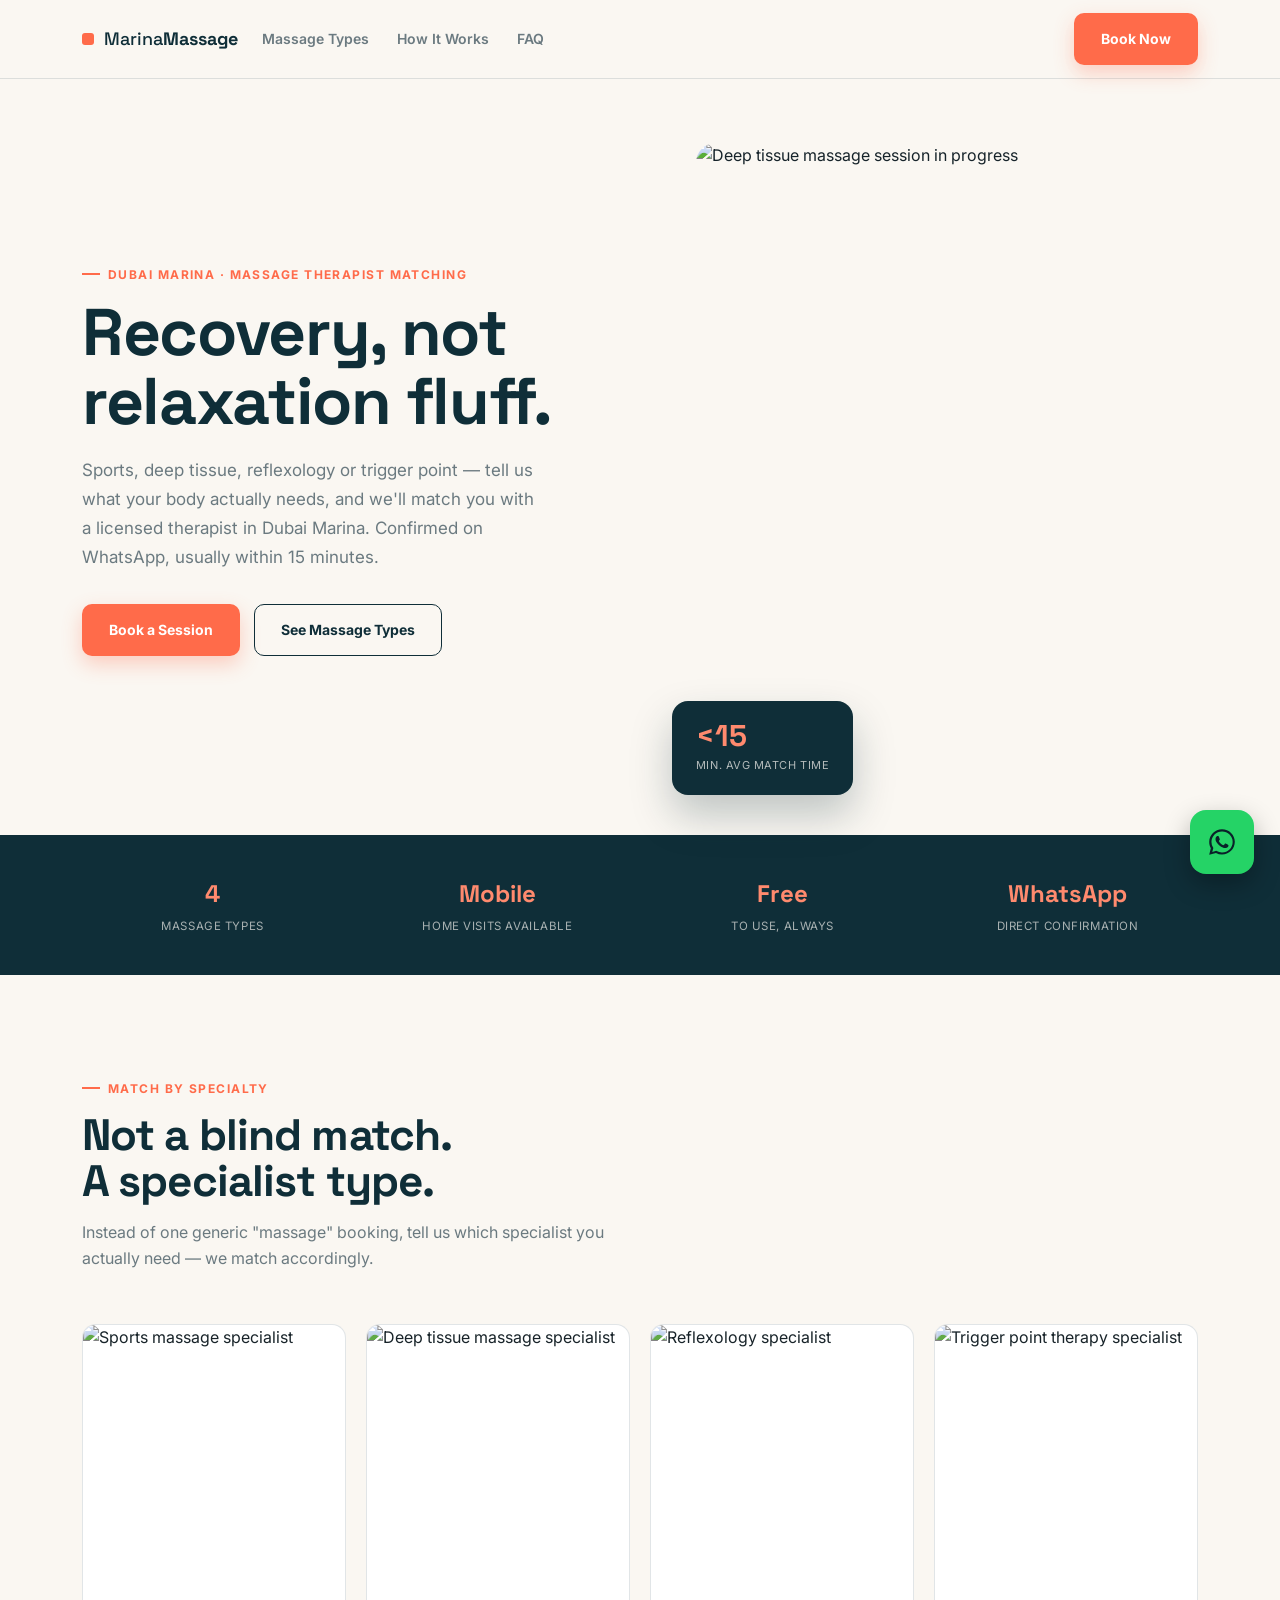
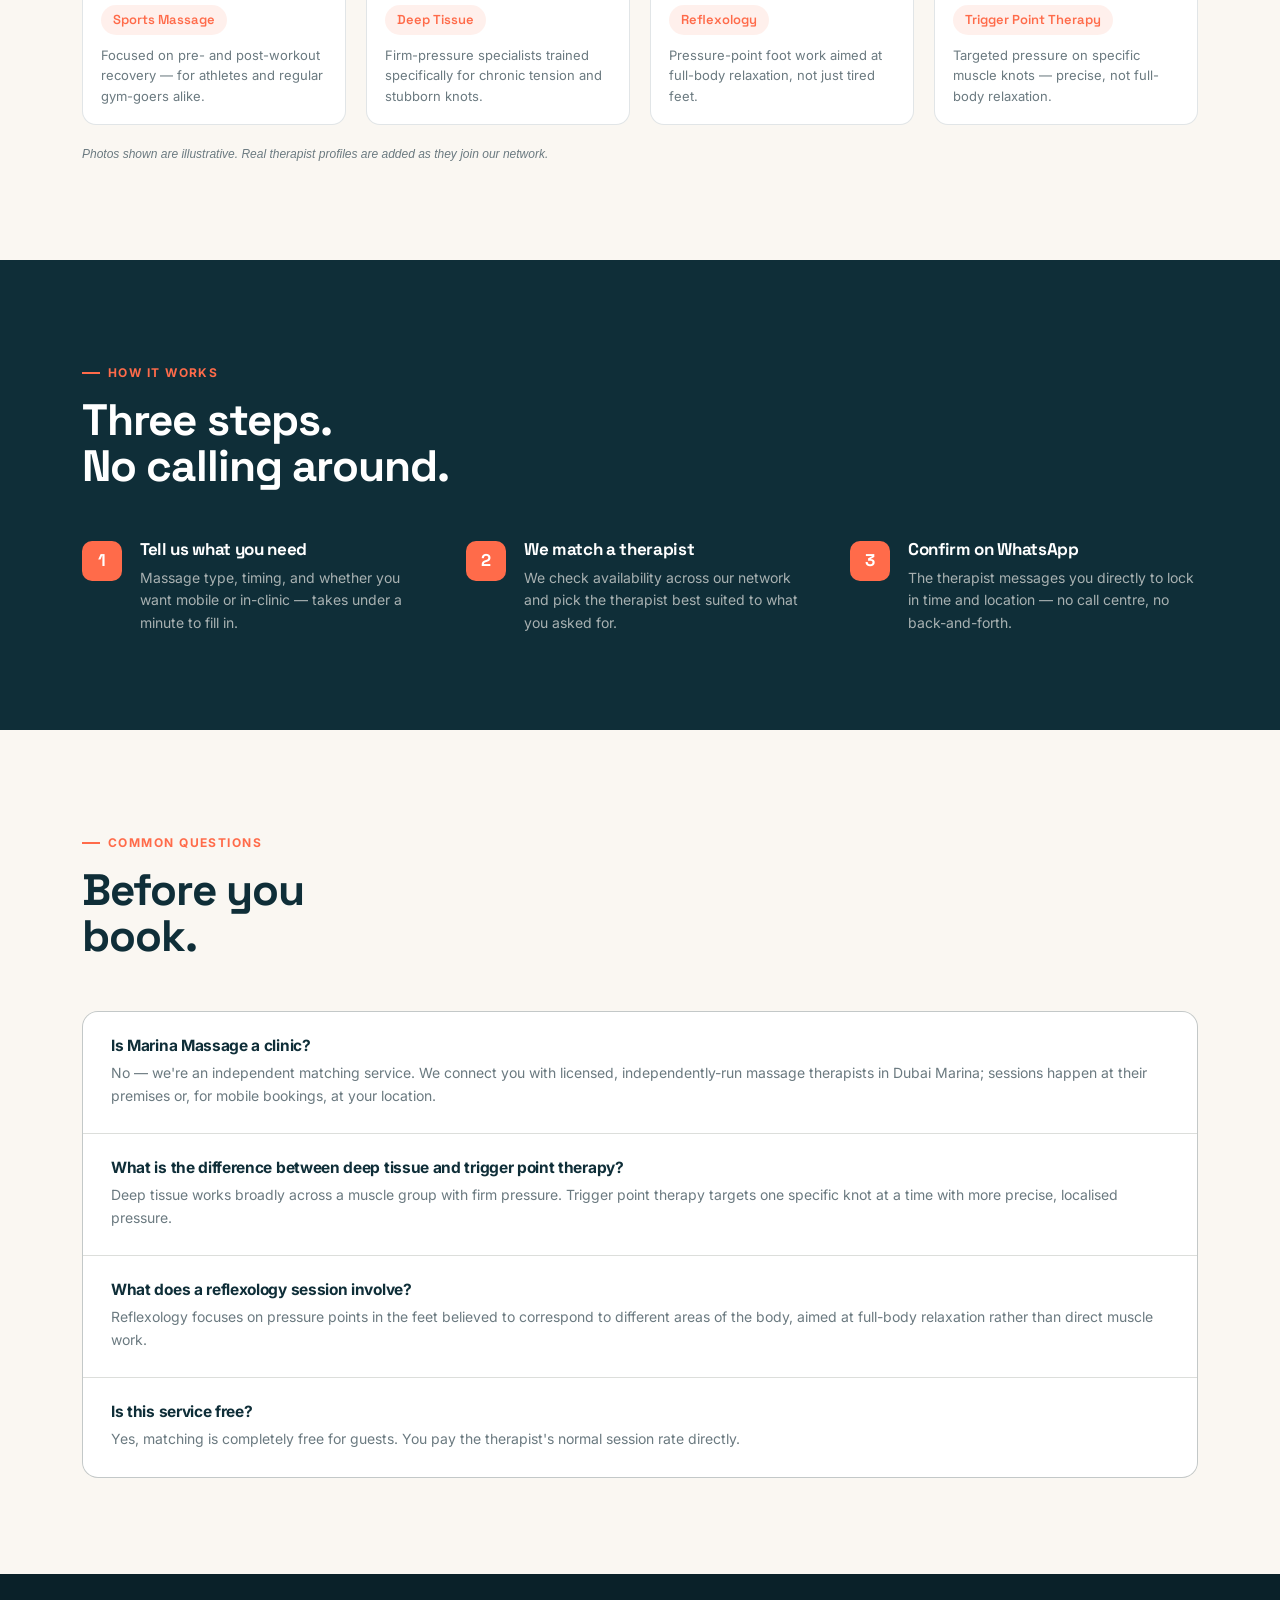
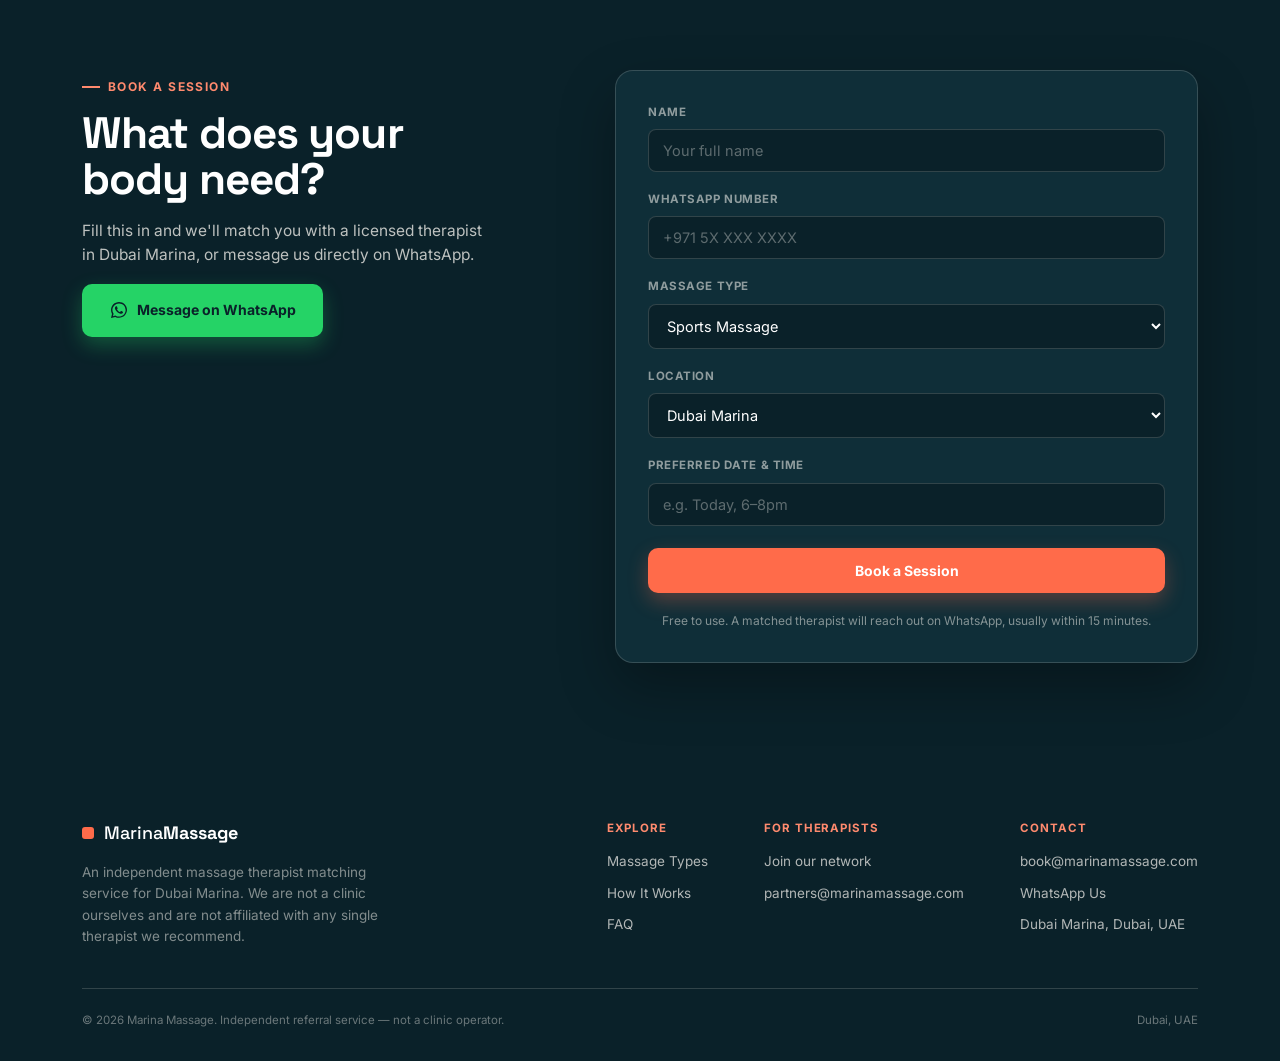
==== commit 5c4b9119: "Update index.html" ====
--- a/index.html
+++ b/index.html
@@ -4,8 +4,8 @@
 <meta charset="UTF-8">
 <meta name="viewport" content="width=device-width, initial-scale=1.0">
 <title>Marina Massage — Book a Massage Therapist in Dubai Marina</title>
-<meta name="description" content="Get matched with a licensed massage therapist in Dubai Marina in minutes. Sports, deep tissue, prenatal or mobile massage at home. Free to use, confirmed on WhatsApp.">
-<meta name="keywords" content="massage Dubai Marina, massage therapist Dubai Marina, deep tissue massage Dubai, sports massage Dubai, mobile massage Dubai Marina, prenatal massage Dubai">
+<meta name="description" content="Get matched with a licensed massage therapist in Dubai Marina in minutes. Sports, deep tissue, reflexology or trigger point therapy. Free to use, confirmed on WhatsApp.">
+<meta name="keywords" content="massage Dubai Marina, massage therapist Dubai Marina, deep tissue massage Dubai, sports massage Dubai, reflexology Dubai Marina, trigger point therapy Dubai">
 <meta name="robots" content="index, follow, max-image-preview:large, max-snippet:-1, max-video-preview:-1">
 <link rel="canonical" href="https://www.marinamassage.com/">
 
@@ -15,7 +15,7 @@
 <meta property="og:type" content="website">
 <meta property="og:site_name" content="Marina Massage">
 <meta property="og:title" content="Marina Massage — Book a Massage Therapist in Dubai Marina">
-<meta property="og:description" content="Sports, deep tissue, prenatal or mobile massage — matched with a licensed therapist in Dubai Marina, confirmed on WhatsApp.">
+<meta property="og:description" content="Sports, deep tissue, reflexology or trigger point therapy — matched with a licensed therapist in Dubai Marina, confirmed on WhatsApp.">
 <meta property="og:image" content="https://images.unsplash.com/photo-1540205895360-4ad4cffb3aa8?w=1200&q=80&auto=format&fit=crop">
 <meta property="og:image:width" content="1200">
 <meta property="og:image:height" content="800">
@@ -25,7 +25,7 @@
 
 <meta name="twitter:card" content="summary_large_image">
 <meta name="twitter:title" content="Marina Massage — Book a Massage Therapist in Dubai Marina">
-<meta name="twitter:description" content="Sports, deep tissue, prenatal or mobile massage — matched with a licensed therapist in Dubai Marina.">
+<meta name="twitter:description" content="Sports, deep tissue, reflexology or trigger point therapy — matched with a licensed therapist in Dubai Marina.">
 <meta name="twitter:image" content="https://images.unsplash.com/photo-1540205895360-4ad4cffb3aa8?w=1200&q=80&auto=format&fit=crop">
 
 <link rel="preconnect" href="https://fonts.googleapis.com">
@@ -66,8 +66,8 @@
     "itemListElement": [
       {"@type": "Offer", "itemOffered": {"@type": "Service", "name": "Sports Massage", "description": "Pre- or post-workout massage focused on performance and recovery."}},
       {"@type": "Offer", "itemOffered": {"@type": "Service", "name": "Deep Tissue Massage", "description": "Firm-pressure massage targeting chronic tension and knots."}},
-      {"@type": "Offer", "itemOffered": {"@type": "Service", "name": "Prenatal Massage", "description": "Pregnancy-safe massage from therapists trained in prenatal technique."}},
-      {"@type": "Offer", "itemOffered": {"@type": "Service", "name": "Mobile Massage", "description": "A licensed therapist comes to your home, hotel or office in the Marina."}}
+      {"@type": "Offer", "itemOffered": {"@type": "Service", "name": "Reflexology", "description": "Pressure-point foot massage aimed at full-body relaxation and tension release."}},
+      {"@type": "Offer", "itemOffered": {"@type": "Service", "name": "Trigger Point Therapy", "description": "Targeted pressure on specific muscle knots to release localised, stubborn tension."}}
     ]
   }
 }
@@ -79,8 +79,8 @@
   "@type": "FAQPage",
   "mainEntity": [
     {"@type": "Question", "name": "Is Marina Massage a clinic?", "acceptedAnswer": {"@type": "Answer", "text": "No — we're an independent matching service. We connect you with licensed, independently-run massage therapists in Dubai Marina; sessions happen at their premises or, for mobile bookings, at your location."}},
-    {"@type": "Question", "name": "Do you offer mobile massage at home?", "acceptedAnswer": {"@type": "Answer", "text": "Yes — several therapists in our network offer mobile sessions to homes, hotels and offices across Dubai Marina, JBR, JLT and Bluewaters."}},
-    {"@type": "Question", "name": "Is it safe to book a massage while pregnant?", "acceptedAnswer": {"@type": "Answer", "text": "We only match prenatal requests with therapists specifically trained in pregnancy-safe technique. Always check with your doctor before booking if you have any pregnancy complications."}},
+    {"@type": "Question", "name": "What is the difference between deep tissue and trigger point therapy?", "acceptedAnswer": {"@type": "Answer", "text": "Deep tissue works broadly across a muscle group with firm pressure. Trigger point therapy targets one specific knot at a time with more precise, localised pressure."}},
+    {"@type": "Question", "name": "What does a reflexology session involve?", "acceptedAnswer": {"@type": "Answer", "text": "Reflexology focuses on pressure points in the feet believed to correspond to different areas of the body, aimed at full-body relaxation rather than direct muscle work."}},
     {"@type": "Question", "name": "Is this service free?", "acceptedAnswer": {"@type": "Answer", "text": "Yes, matching is completely free for guests. You pay the therapist's normal session rate directly."}}
   ]
 }
@@ -127,7 +127,7 @@
       <div class="hero-copy">
         <div class="eyebrow">Dubai Marina · Massage Therapist Matching</div>
         <h1>Recovery, not<br>relaxation fluff.</h1>
-        <p>Sports, deep tissue, prenatal or mobile — tell us what your body actually needs, and we'll match you with a licensed therapist in Dubai Marina. Confirmed on WhatsApp, usually within 15 minutes.</p>
+        <p>Sports, deep tissue, reflexology or trigger point — tell us what your body actually needs, and we'll match you with a licensed therapist in Dubai Marina. Confirmed on WhatsApp, usually within 15 minutes.</p>
         <div class="hero-actions">
           <a class="btn btn-primary" href="#book">Book a Session</a>
           <a class="btn btn-outline" href="#types">See Massage Types</a>
@@ -180,20 +180,20 @@
         </div>
         <div class="specialist-card">
           <div class="specialist-media">
-            <img src="https://images.unsplash.com/photo-1663550910374-a9c0a9f8b455?w=500&q=75&auto=format&fit=crop" alt="Prenatal massage specialist" loading="lazy">
+            <img src="https://images.unsplash.com/photo-1545463913-5083aa7359a6?w=500&q=75&auto=format&fit=crop" alt="Reflexology specialist" loading="lazy">
           </div>
           <div class="specialist-body">
-            <span class="specialist-tag">Prenatal</span>
-            <p>Pregnancy-safe technique only — every prenatal match is trained specifically for it.</p>
+            <span class="specialist-tag">Reflexology</span>
+            <p>Pressure-point foot work aimed at full-body relaxation, not just tired feet.</p>
           </div>
         </div>
         <div class="specialist-card">
           <div class="specialist-media">
-            <img src="https://images.unsplash.com/photo-1601233749202-95d04d5b3c00?w=500&q=75&auto=format&fit=crop" alt="Mobile massage specialist" loading="lazy">
+            <img src="https://images.unsplash.com/photo-1706353399656-210cca727a33?w=500&q=75&auto=format&fit=crop" alt="Trigger point therapy specialist" loading="lazy">
           </div>
           <div class="specialist-body">
-            <span class="specialist-tag">Mobile / At-Home</span>
-            <p>Brings the table to you — home, hotel or office, anywhere across the Marina.</p>
+            <span class="specialist-tag">Trigger Point Therapy</span>
+            <p>Targeted pressure on specific muscle knots — precise, not full-body relaxation.</p>
           </div>
         </div>
       </div>
@@ -245,12 +245,12 @@
           <p>No — we're an independent matching service. We connect you with licensed, independently-run massage therapists in Dubai Marina; sessions happen at their premises or, for mobile bookings, at your location.</p>
         </div>
         <div class="faq-item">
-          <h3>Do you offer mobile massage at home?</h3>
-          <p>Yes — several therapists in our network offer mobile sessions to homes, hotels and offices across Dubai Marina, JBR, JLT and Bluewaters.</p>
+          <h3>What is the difference between deep tissue and trigger point therapy?</h3>
+          <p>Deep tissue works broadly across a muscle group with firm pressure. Trigger point therapy targets one specific knot at a time with more precise, localised pressure.</p>
         </div>
         <div class="faq-item">
-          <h3>Is it safe to book a massage while pregnant?</h3>
-          <p>We only match prenatal requests with therapists specifically trained in pregnancy-safe technique. Always check with your doctor before booking if you have any pregnancy complications.</p>
+          <h3>What does a reflexology session involve?</h3>
+          <p>Reflexology focuses on pressure points in the feet believed to correspond to different areas of the body, aimed at full-body relaxation rather than direct muscle work.</p>
         </div>
         <div class="faq-item">
           <h3>Is this service free?</h3>
@@ -291,8 +291,8 @@
           <select id="type" name="Massage Type">
             <option>Sports Massage</option>
             <option>Deep Tissue</option>
-            <option>Prenatal</option>
-            <option>Mobile / At-Home</option>
+            <option>Reflexology</option>
+            <option>Trigger Point Therapy</option>
             <option>Not sure yet</option>
           </select>
         </div>
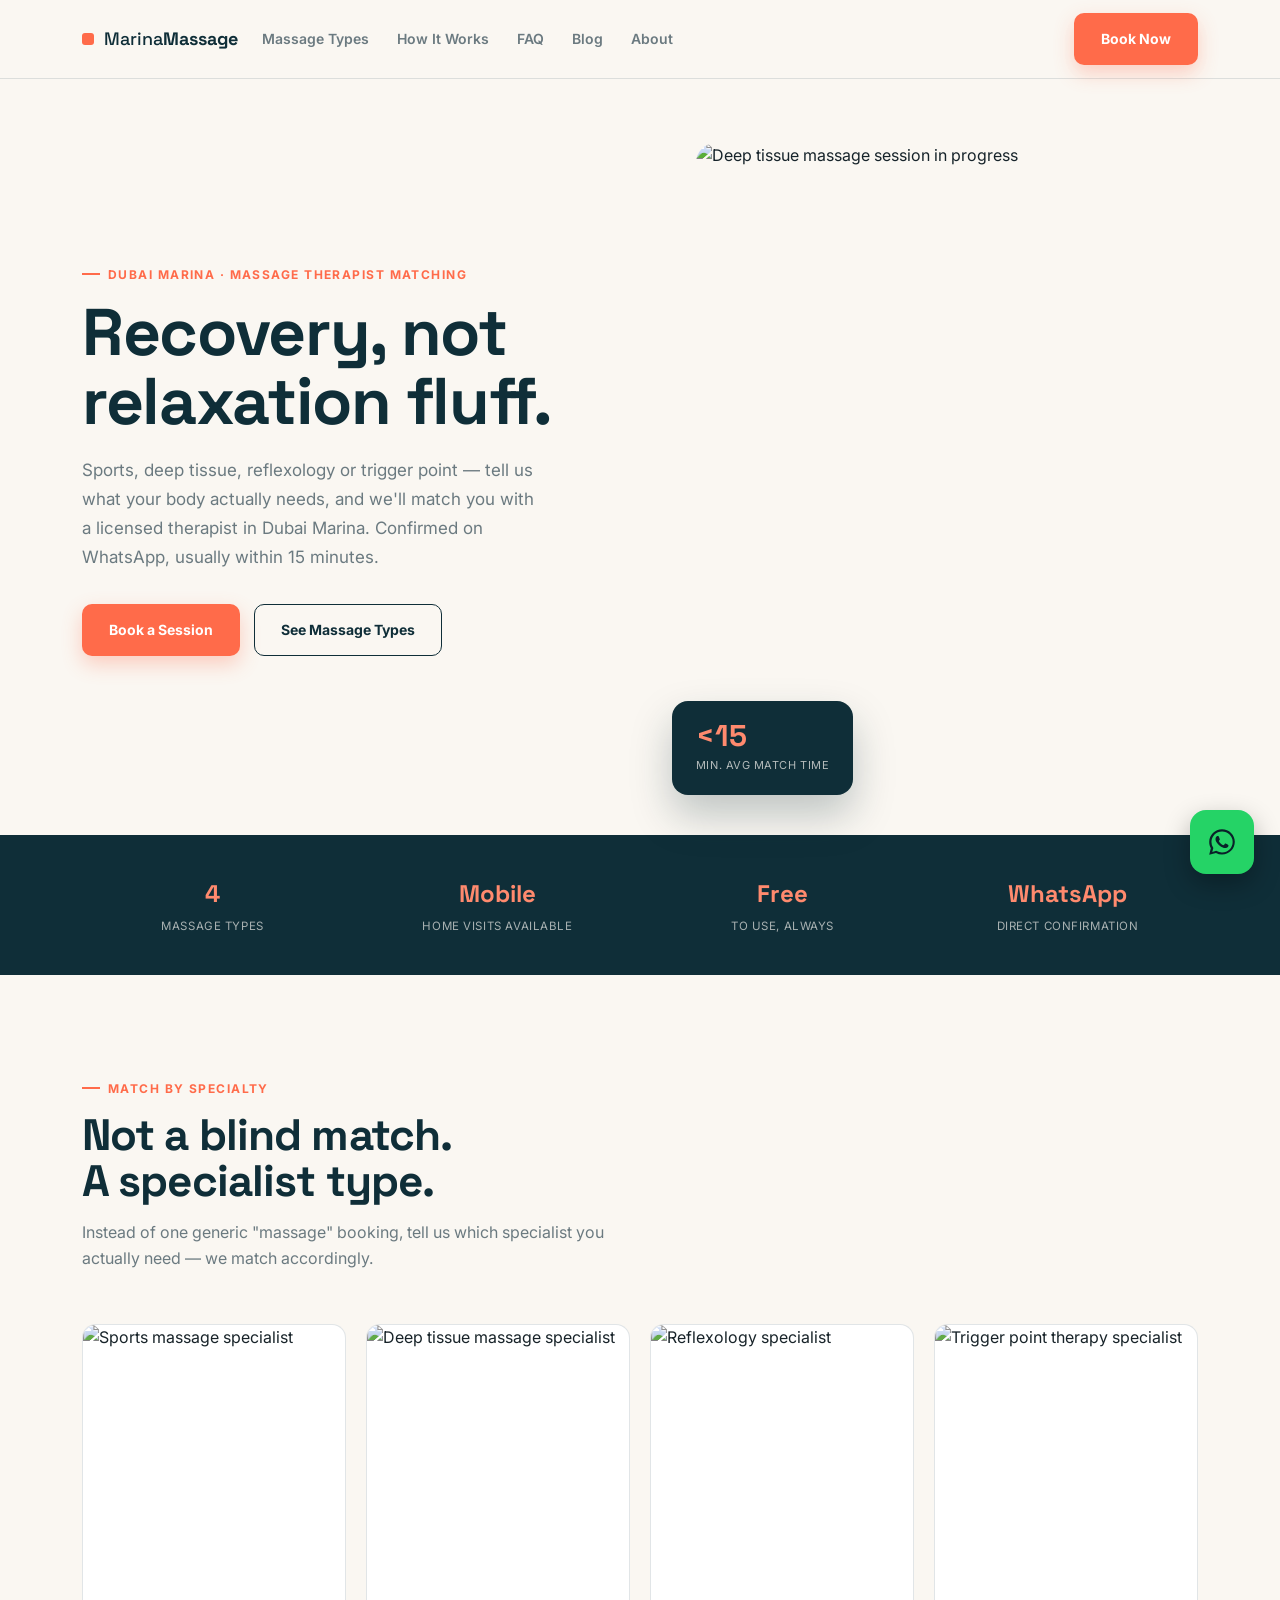
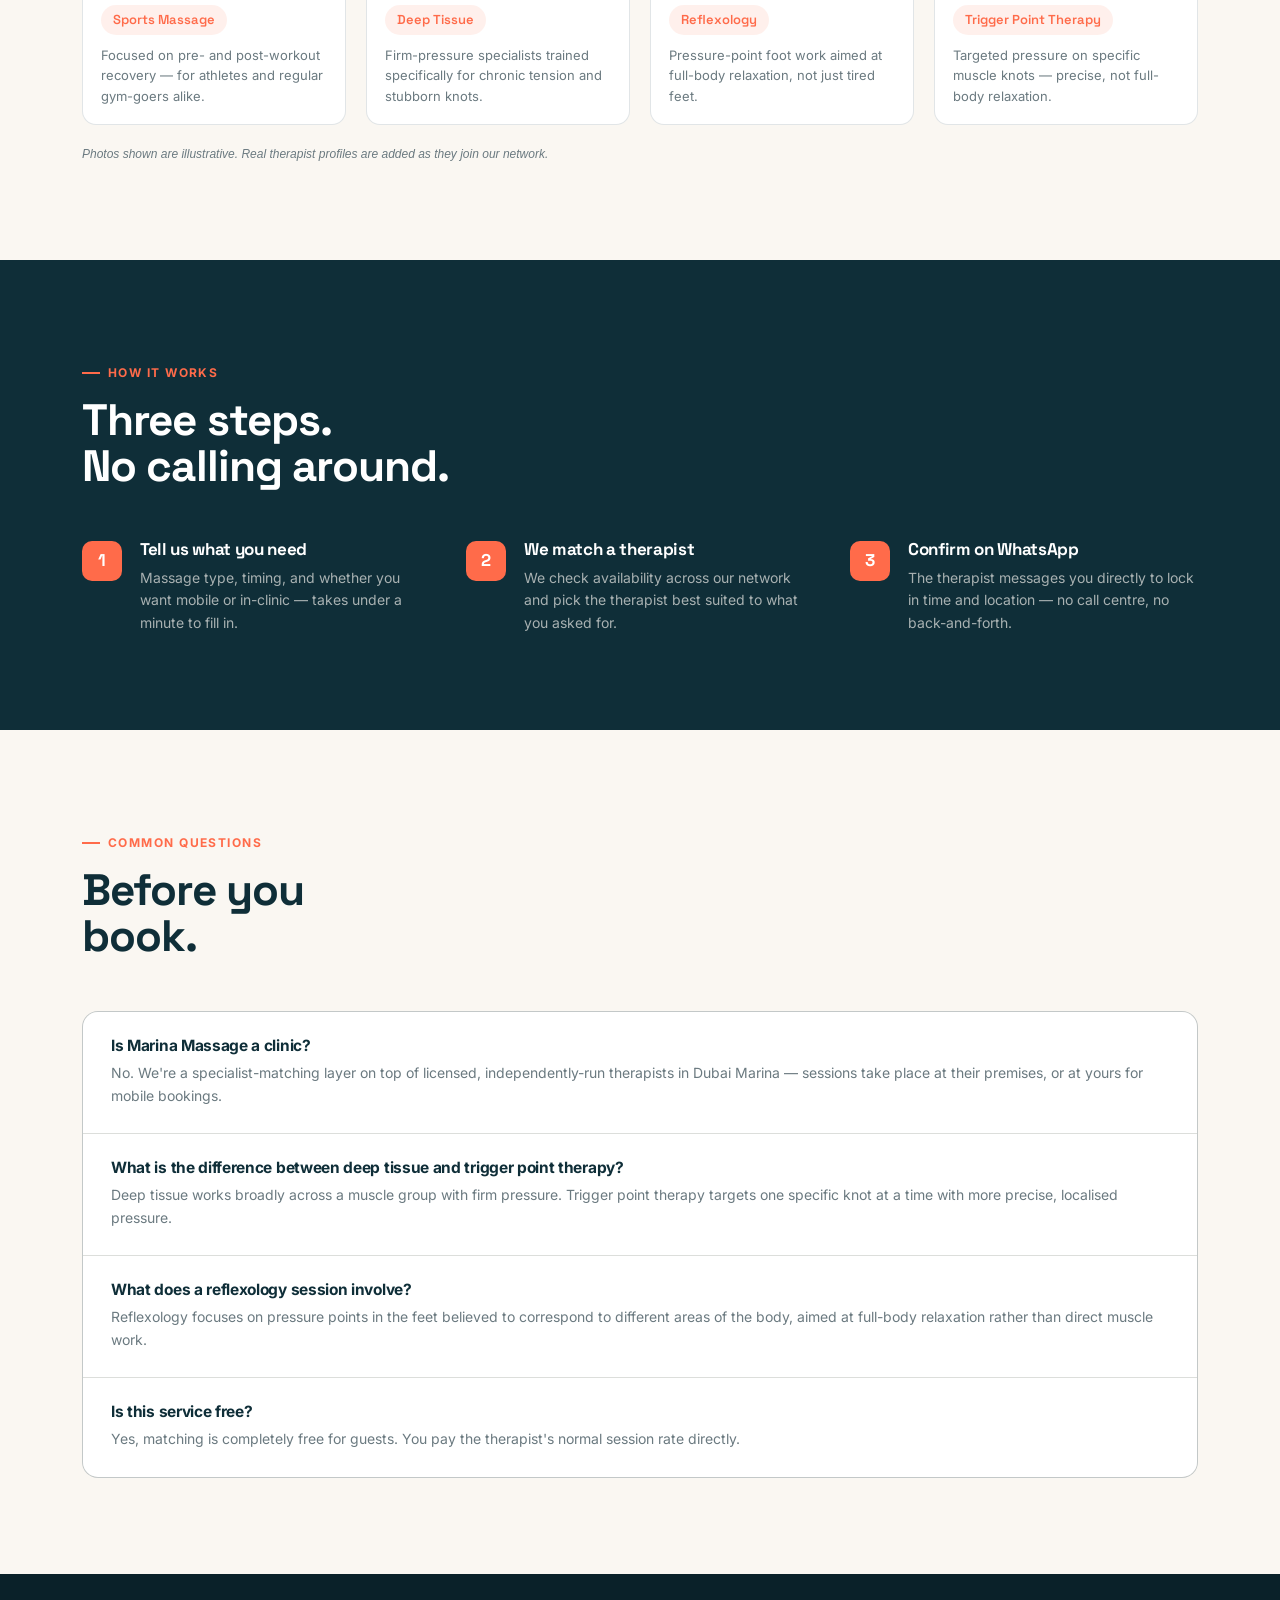
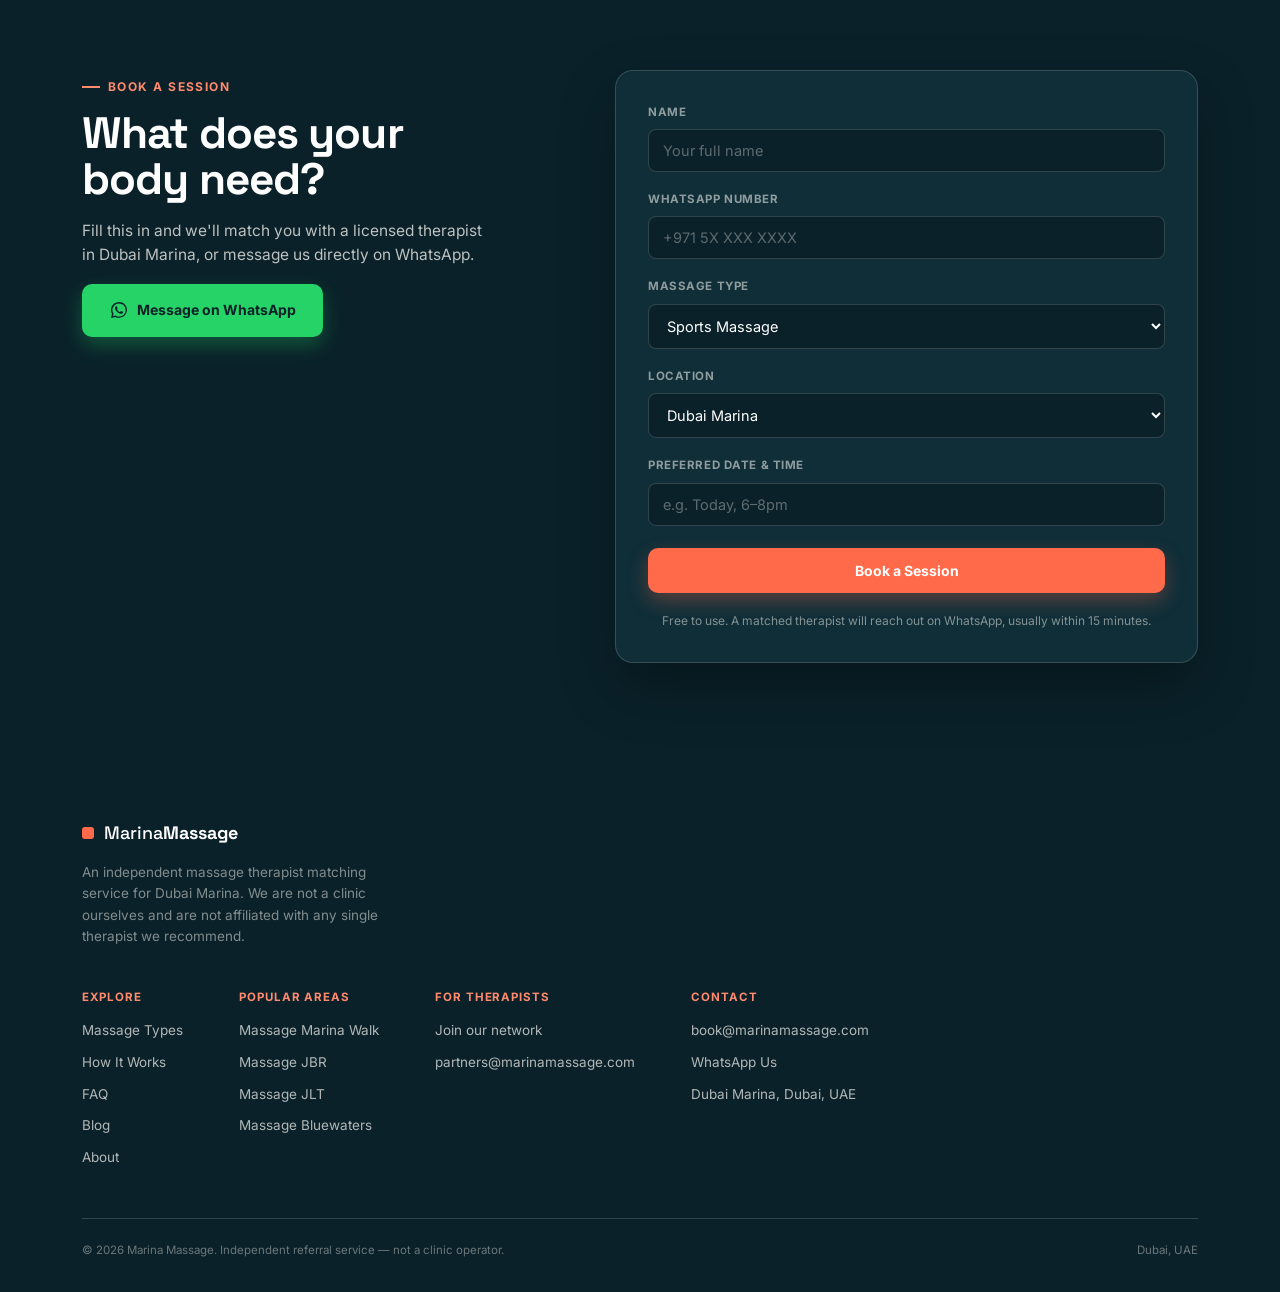
==== commit a8bc8e38: "Update index.html" ====
--- a/index.html
+++ b/index.html
@@ -78,7 +78,7 @@
   "@context": "https://schema.org",
   "@type": "FAQPage",
   "mainEntity": [
-    {"@type": "Question", "name": "Is Marina Massage a clinic?", "acceptedAnswer": {"@type": "Answer", "text": "No — we're an independent matching service. We connect you with licensed, independently-run massage therapists in Dubai Marina; sessions happen at their premises or, for mobile bookings, at your location."}},
+    {"@type": "Question", "name": "Is Marina Massage a clinic?", "acceptedAnswer": {"@type": "Answer", "text": "No. We're a specialist-matching layer on top of licensed, independently-run therapists in Dubai Marina — sessions take place at their premises, or at yours for mobile bookings."}},
     {"@type": "Question", "name": "What is the difference between deep tissue and trigger point therapy?", "acceptedAnswer": {"@type": "Answer", "text": "Deep tissue works broadly across a muscle group with firm pressure. Trigger point therapy targets one specific knot at a time with more precise, localised pressure."}},
     {"@type": "Question", "name": "What does a reflexology session involve?", "acceptedAnswer": {"@type": "Answer", "text": "Reflexology focuses on pressure points in the feet believed to correspond to different areas of the body, aimed at full-body relaxation rather than direct muscle work."}},
     {"@type": "Question", "name": "Is this service free?", "acceptedAnswer": {"@type": "Answer", "text": "Yes, matching is completely free for guests. You pay the therapist's normal session rate directly."}}
@@ -100,6 +100,8 @@
       <a href="#types">Massage Types</a>
       <a href="#how">How It Works</a>
       <a href="#faq">FAQ</a>
+      <a href="blog.html">Blog</a>
+      <a href="about.html">About</a>
     </div>
     <div class="nav-cta">
       <a class="btn btn-primary" href="#book">Book Now</a>
@@ -116,6 +118,8 @@
     <a href="#types">Massage Types</a>
     <a href="#how">How It Works</a>
     <a href="#faq">FAQ</a>
+    <a href="blog.html">Blog</a>
+    <a href="about.html">About</a>
     <a href="#book">Book Now</a>
   </div>
 </nav>
@@ -242,7 +246,7 @@
       <div class="faq-list">
         <div class="faq-item">
           <h3>Is Marina Massage a clinic?</h3>
-          <p>No — we're an independent matching service. We connect you with licensed, independently-run massage therapists in Dubai Marina; sessions happen at their premises or, for mobile bookings, at your location.</p>
+          <p>No. We're a specialist-matching layer on top of licensed, independently-run therapists in Dubai Marina — sessions take place at their premises, or at yours for mobile bookings.</p>
         </div>
         <div class="faq-item">
           <h3>What is the difference between deep tissue and trigger point therapy?</h3>
@@ -333,6 +337,15 @@
           <a href="#types">Massage Types</a>
           <a href="#how">How It Works</a>
           <a href="#faq">FAQ</a>
+          <a href="blog.html">Blog</a>
+          <a href="about.html">About</a>
+        </div>
+        <div class="footer-col">
+          <h4>Popular Areas</h4>
+          <a href="massage-marina-walk.html">Massage Marina Walk</a>
+          <a href="massage-jbr.html">Massage JBR</a>
+          <a href="massage-jlt.html">Massage JLT</a>
+          <a href="massage-bluewaters.html">Massage Bluewaters</a>
         </div>
         <div class="footer-col">
           <h4>For Therapists</h4>
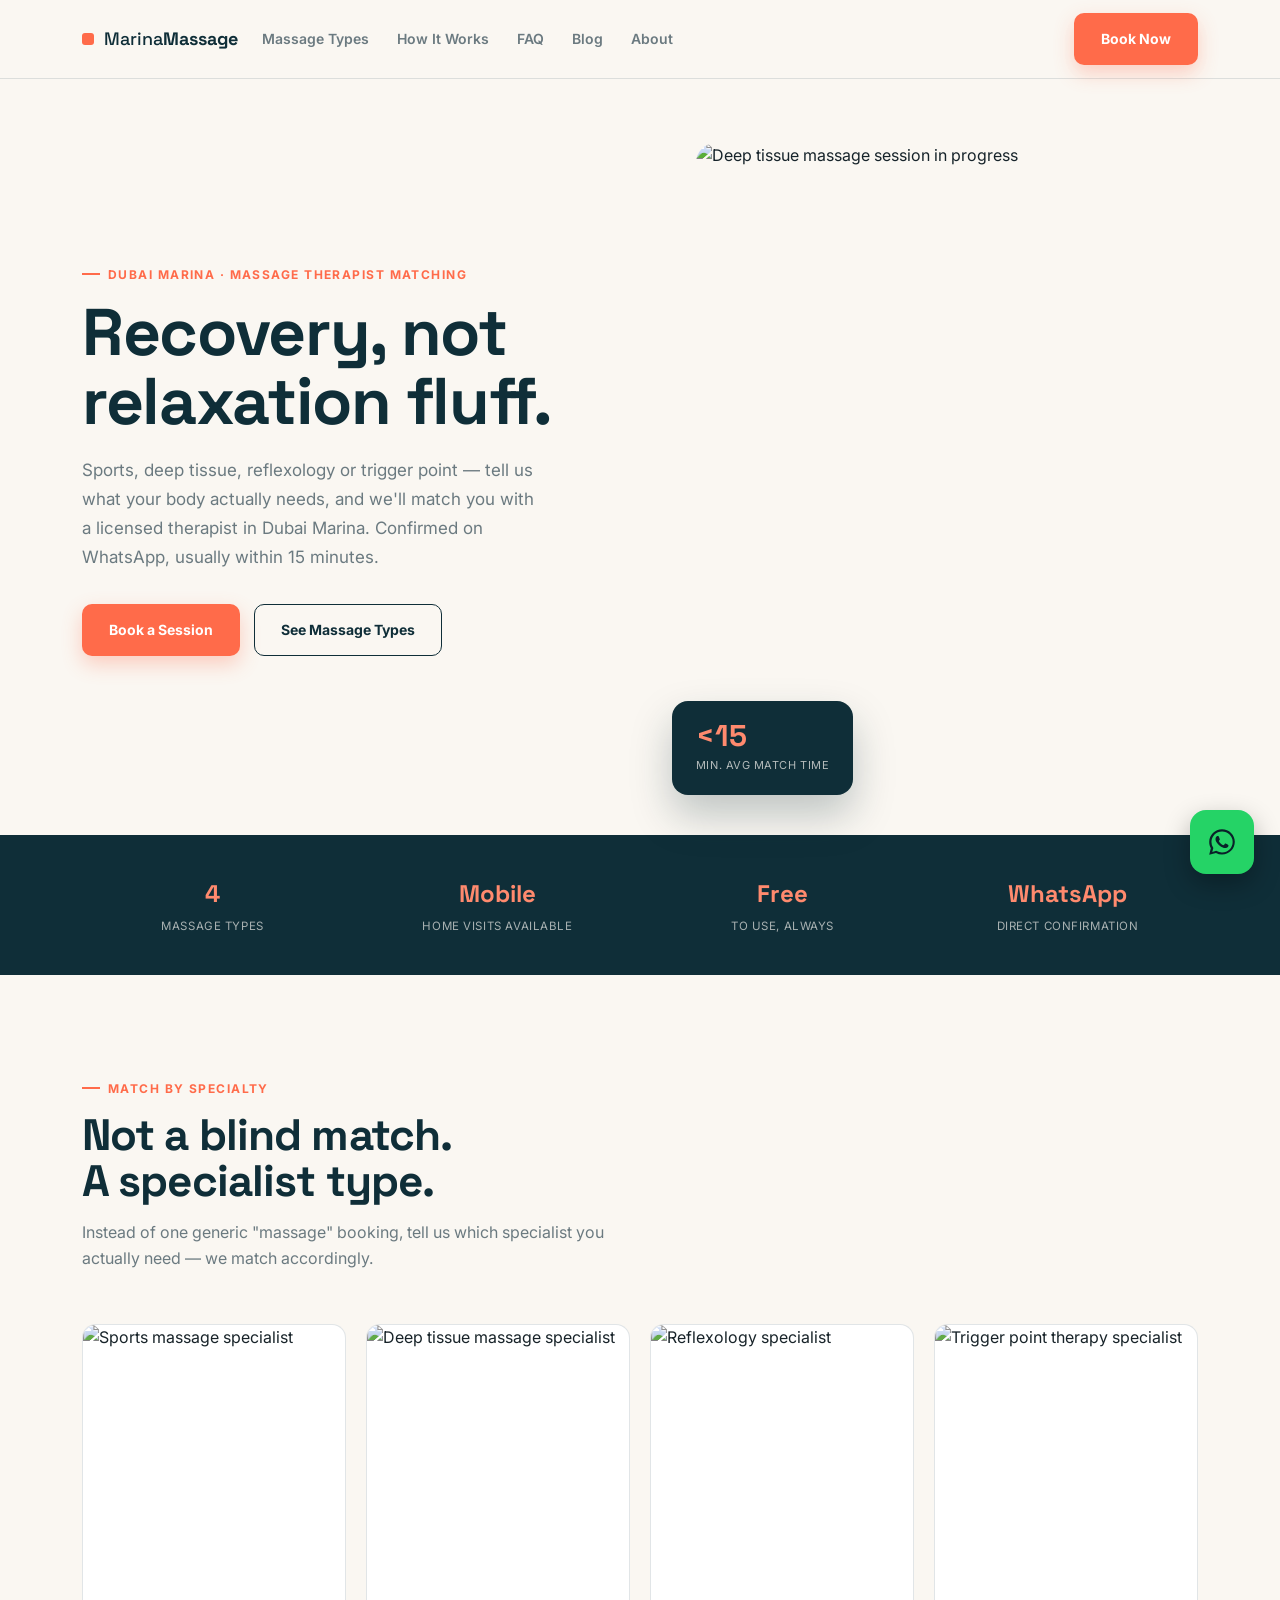
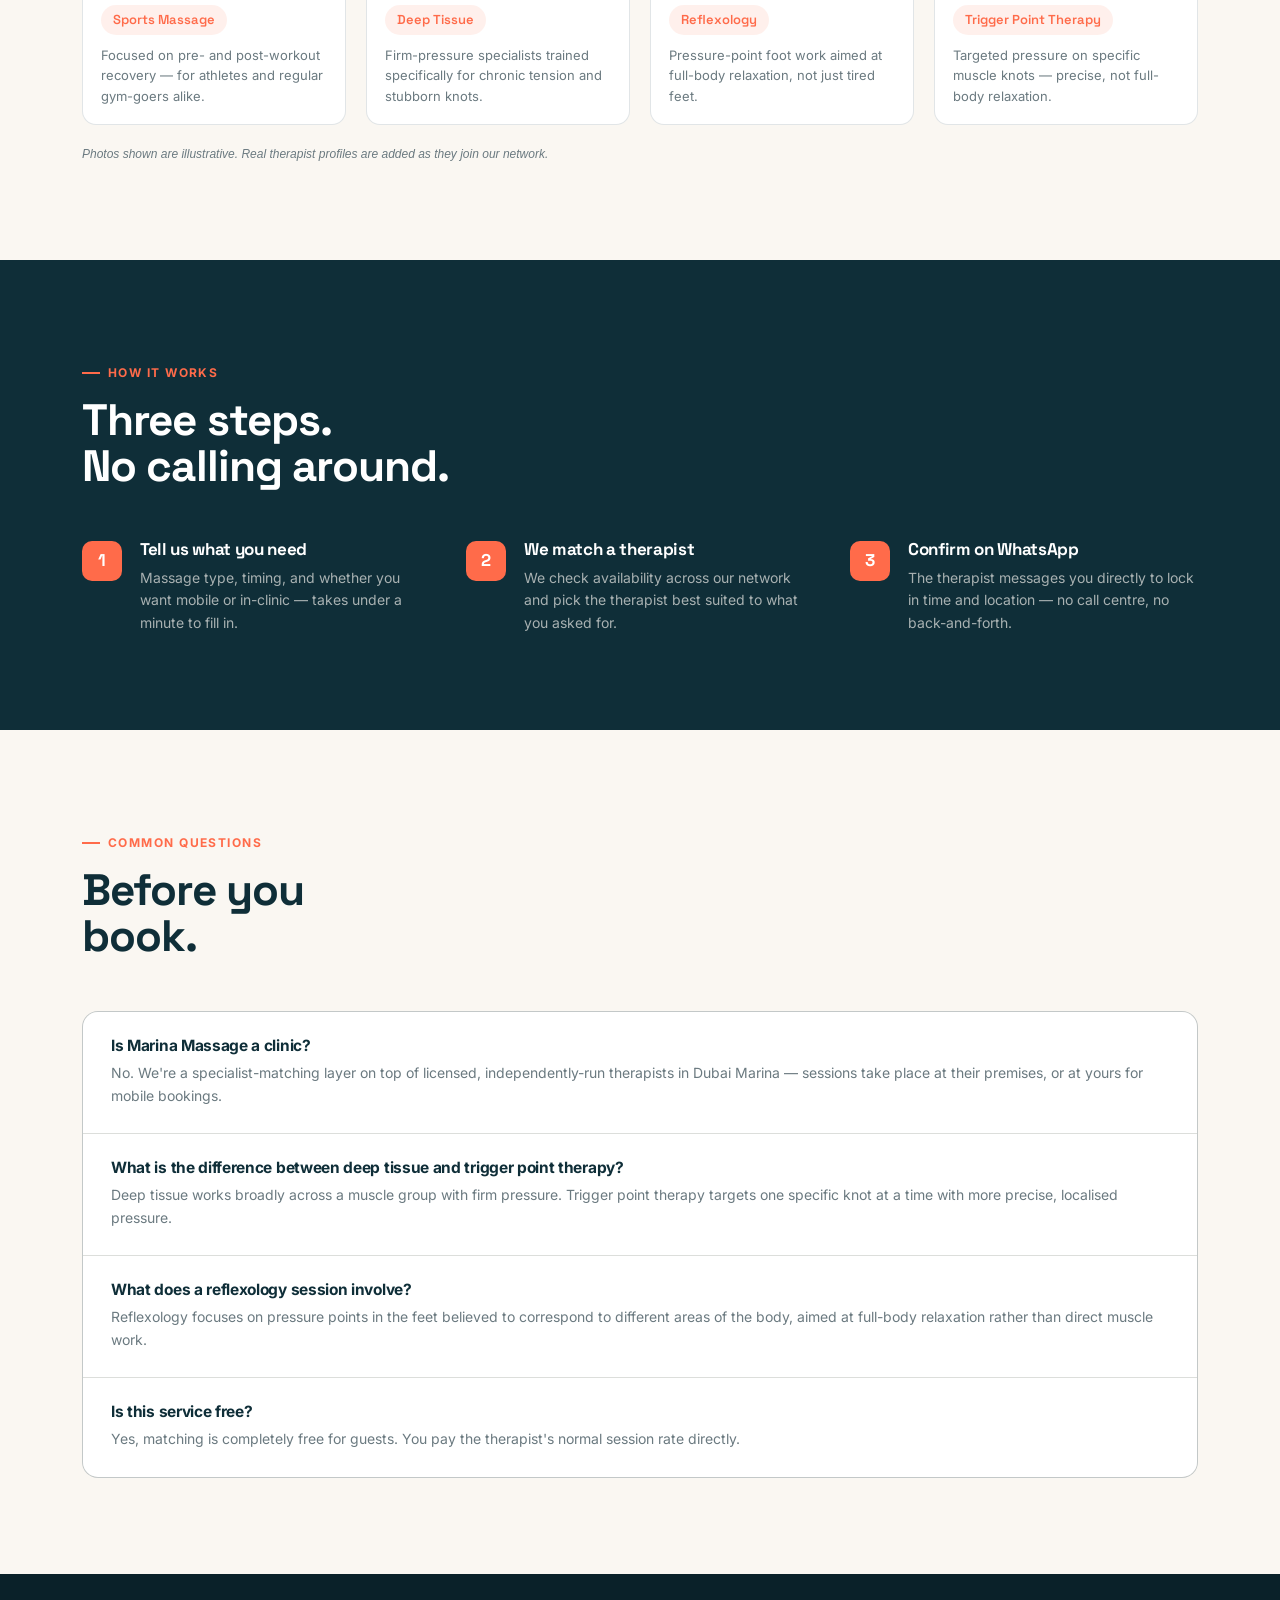
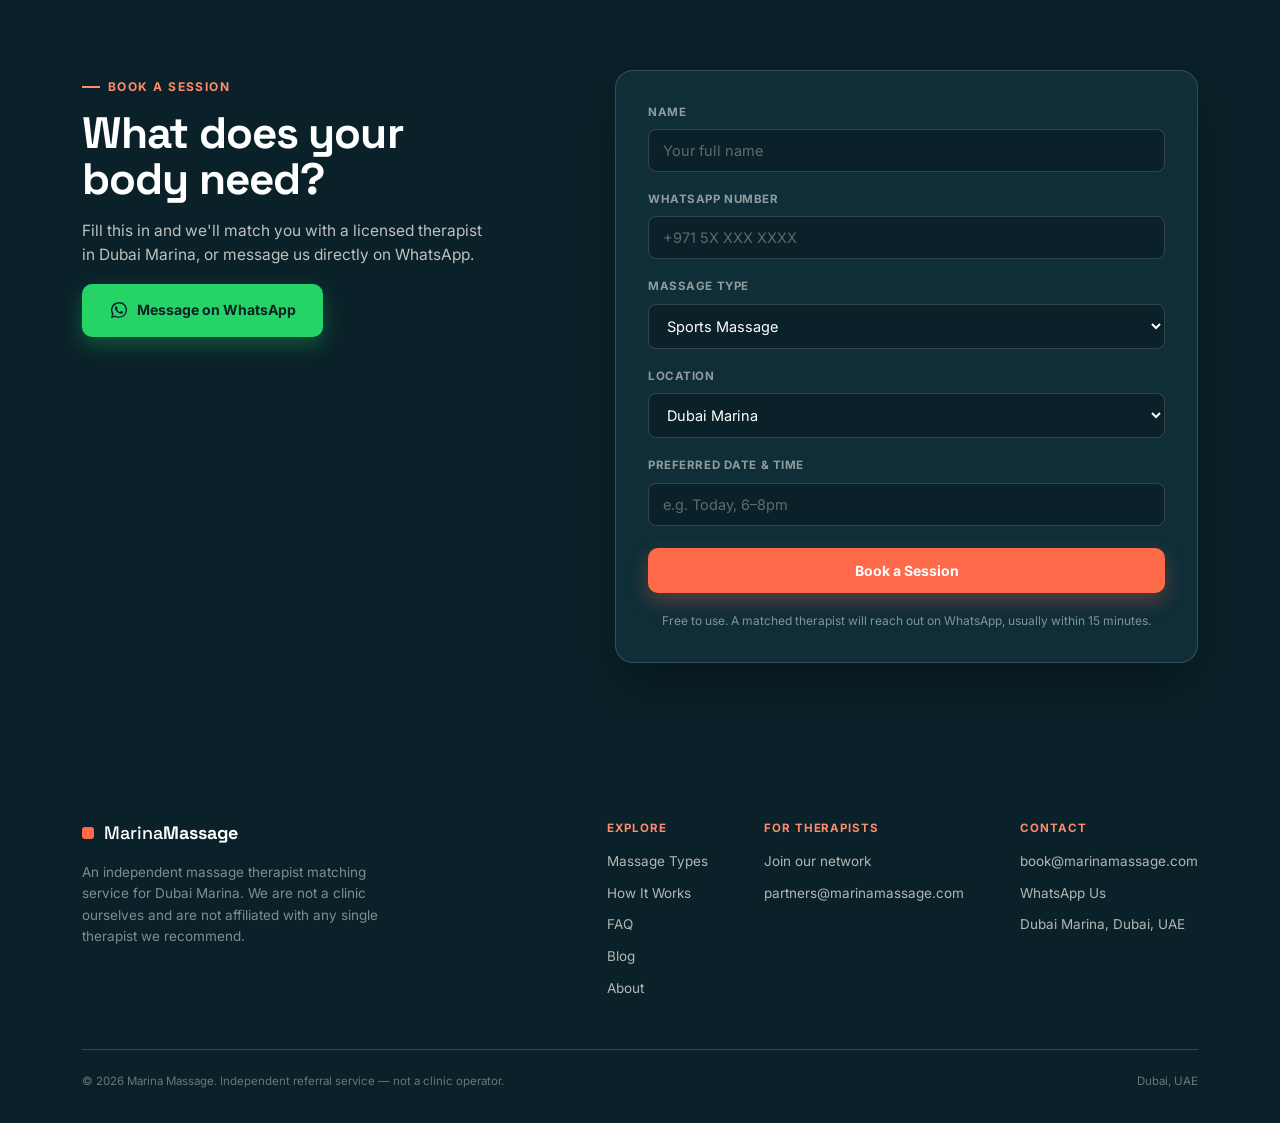
==== commit 2facd5cc: "Update index.html" ====
--- a/index.html
+++ b/index.html
@@ -341,13 +341,6 @@
           <a href="about.html">About</a>
         </div>
         <div class="footer-col">
-          <h4>Popular Areas</h4>
-          <a href="massage-marina-walk.html">Massage Marina Walk</a>
-          <a href="massage-jbr.html">Massage JBR</a>
-          <a href="massage-jlt.html">Massage JLT</a>
-          <a href="massage-bluewaters.html">Massage Bluewaters</a>
-        </div>
-        <div class="footer-col">
           <h4>For Therapists</h4>
           <a href="mailto:partners@marinamassage.com">Join our network</a>
           <span>partners@marinamassage.com</span>
--- a/style.css
+++ b/style.css
@@ -187,6 +187,38 @@
 .form-submit{ justify-content:center; border:none; cursor:pointer; margin-top:4px; }
 .form-note{ font-size:12px; color:rgba(250,247,242,0.5); text-align:center; }
 
+/* ===== INNER PAGE HERO (About, Blog) ===== */
+.page-hero{ background:var(--navy); color:var(--white); padding:150px 0 64px; }
+.page-hero .eyebrow-light{ color:var(--coral-soft); }
+.page-hero h1{ font-size:clamp(32px,4.6vw,52px); color:var(--white); margin-top:14px; }
+.page-hero p{ color:rgba(250,247,242,0.75); font-size:16px; max-width:600px; margin-top:16px; line-height:1.7; }
+.page-hero-crumb{ font-size:12px; color:rgba(250,247,242,0.5); margin-bottom:16px; }
+.page-hero-crumb a{ color:rgba(250,247,242,0.7); }
+.page-hero-crumb a:hover{ color:var(--coral-soft); }
+
+/* ===== PROSE CONTENT (Blog posts, About) ===== */
+.prose{ max-width:740px; }
+.prose p{ color:var(--stone); font-size:16px; line-height:1.8; margin-bottom:20px; }
+.prose h2{ font-size:24px; margin:40px 0 14px; color:var(--navy); font-family:var(--display); }
+.prose-meta{ display:flex; gap:14px; align-items:center; font-size:12px; color:var(--stone); margin-bottom:6px; text-transform:uppercase; letter-spacing:0.05em; font-weight:700; }
+.prose-meta span{ color:var(--coral); }
+
+/* ===== BLOG GRID ===== */
+.blog-grid{ display:grid; grid-template-columns:repeat(3,1fr); gap:24px; }
+.blog-card{ background:var(--white); border:1px solid var(--line); border-radius:14px; overflow:hidden; transition:transform .2s ease, box-shadow .2s ease; }
+.blog-card:hover{ transform:translateY(-4px); box-shadow:0 14px 32px rgba(15,46,56,0.1); }
+.blog-card img{ width:100%; height:170px; object-fit:cover; }
+.blog-card-copy{ padding:22px; }
+.blog-card-tag{ font-size:11px; font-weight:700; text-transform:uppercase; letter-spacing:0.06em; color:var(--coral); margin-bottom:8px; display:block; }
+.blog-card h3{ font-size:17px; color:var(--navy); margin-bottom:8px; }
+.blog-card p{ font-size:13.5px; color:var(--stone); line-height:1.55; margin-bottom:12px; }
+.blog-card-link{ font-size:12.5px; font-weight:700; color:var(--coral); }
+.blog-card-link:hover{ color:#e0512e; }
+
+@media (max-width: 900px){
+  .blog-grid{ grid-template-columns:1fr; }
+}
+
 /* ===== WHATSAPP FLOAT ===== */
 .whatsapp-float{
   position:fixed; right:26px; bottom:26px; z-index:200; width:64px; height:64px;
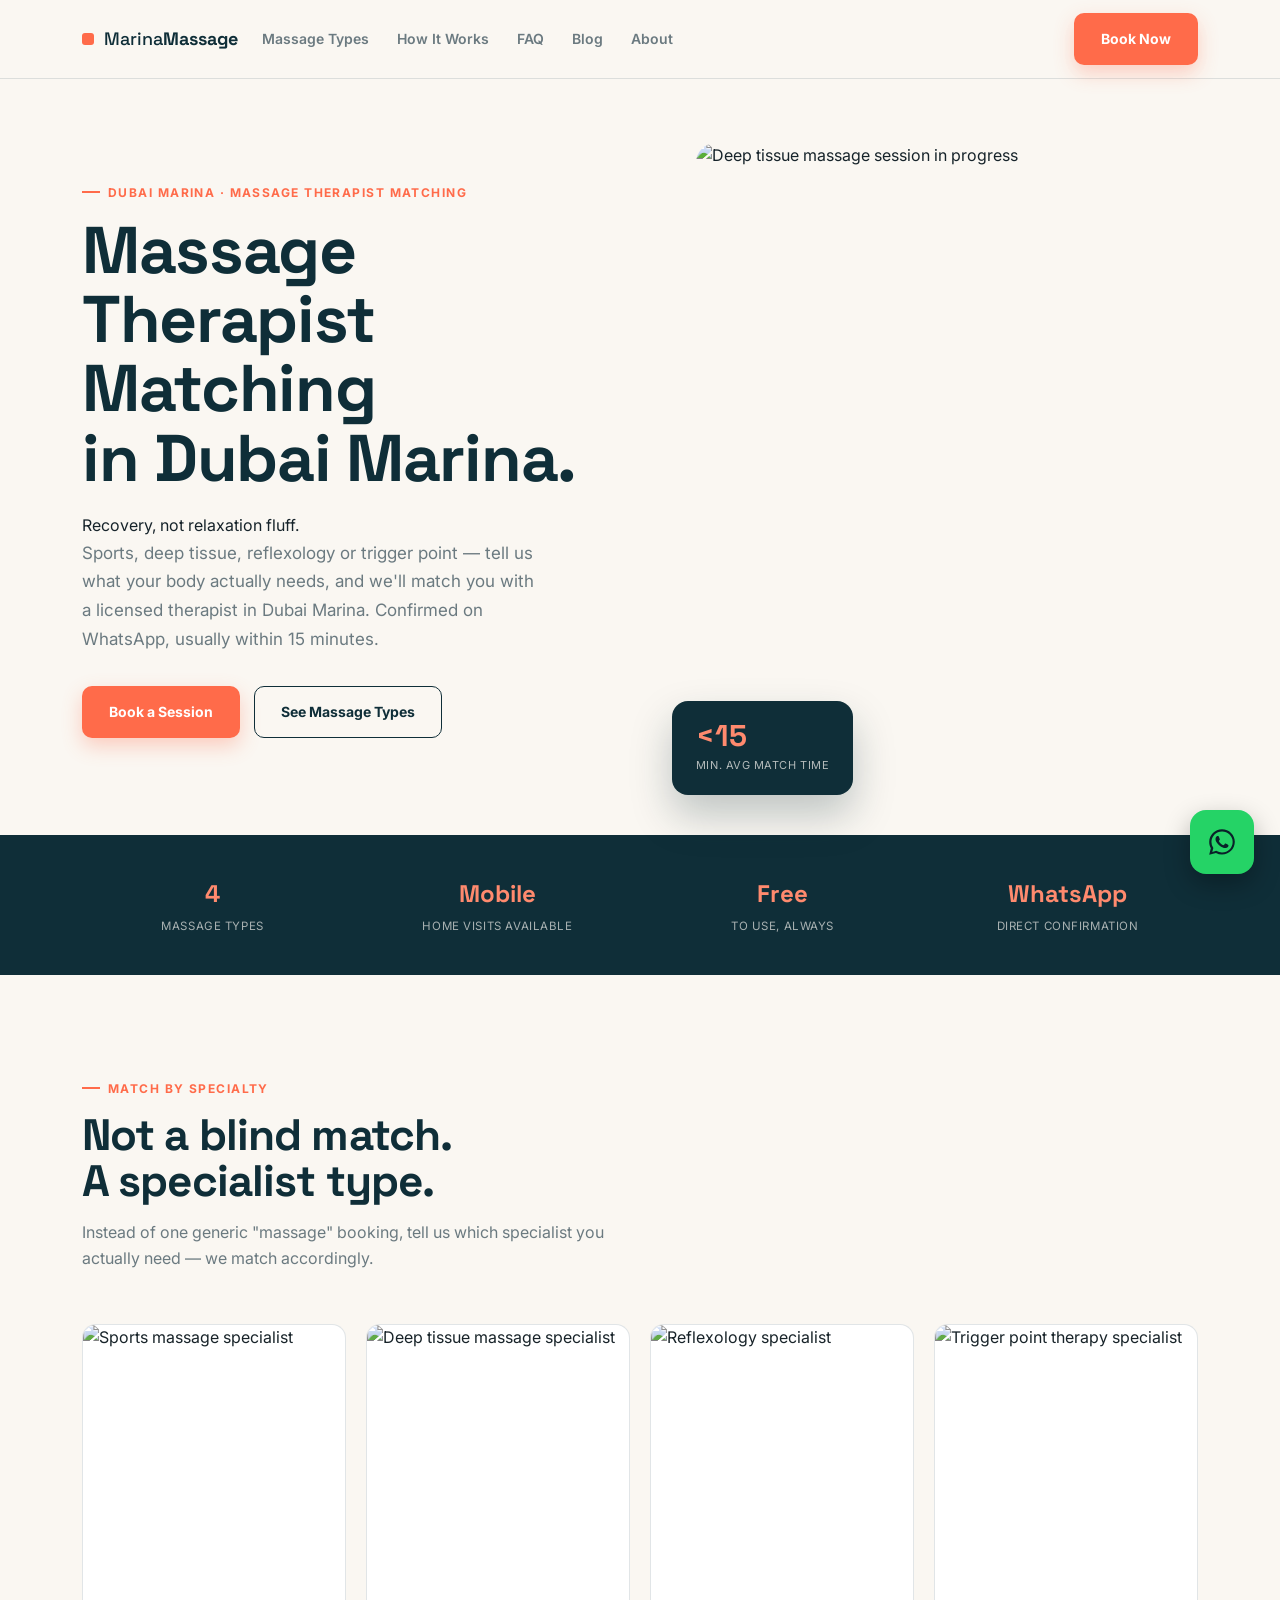
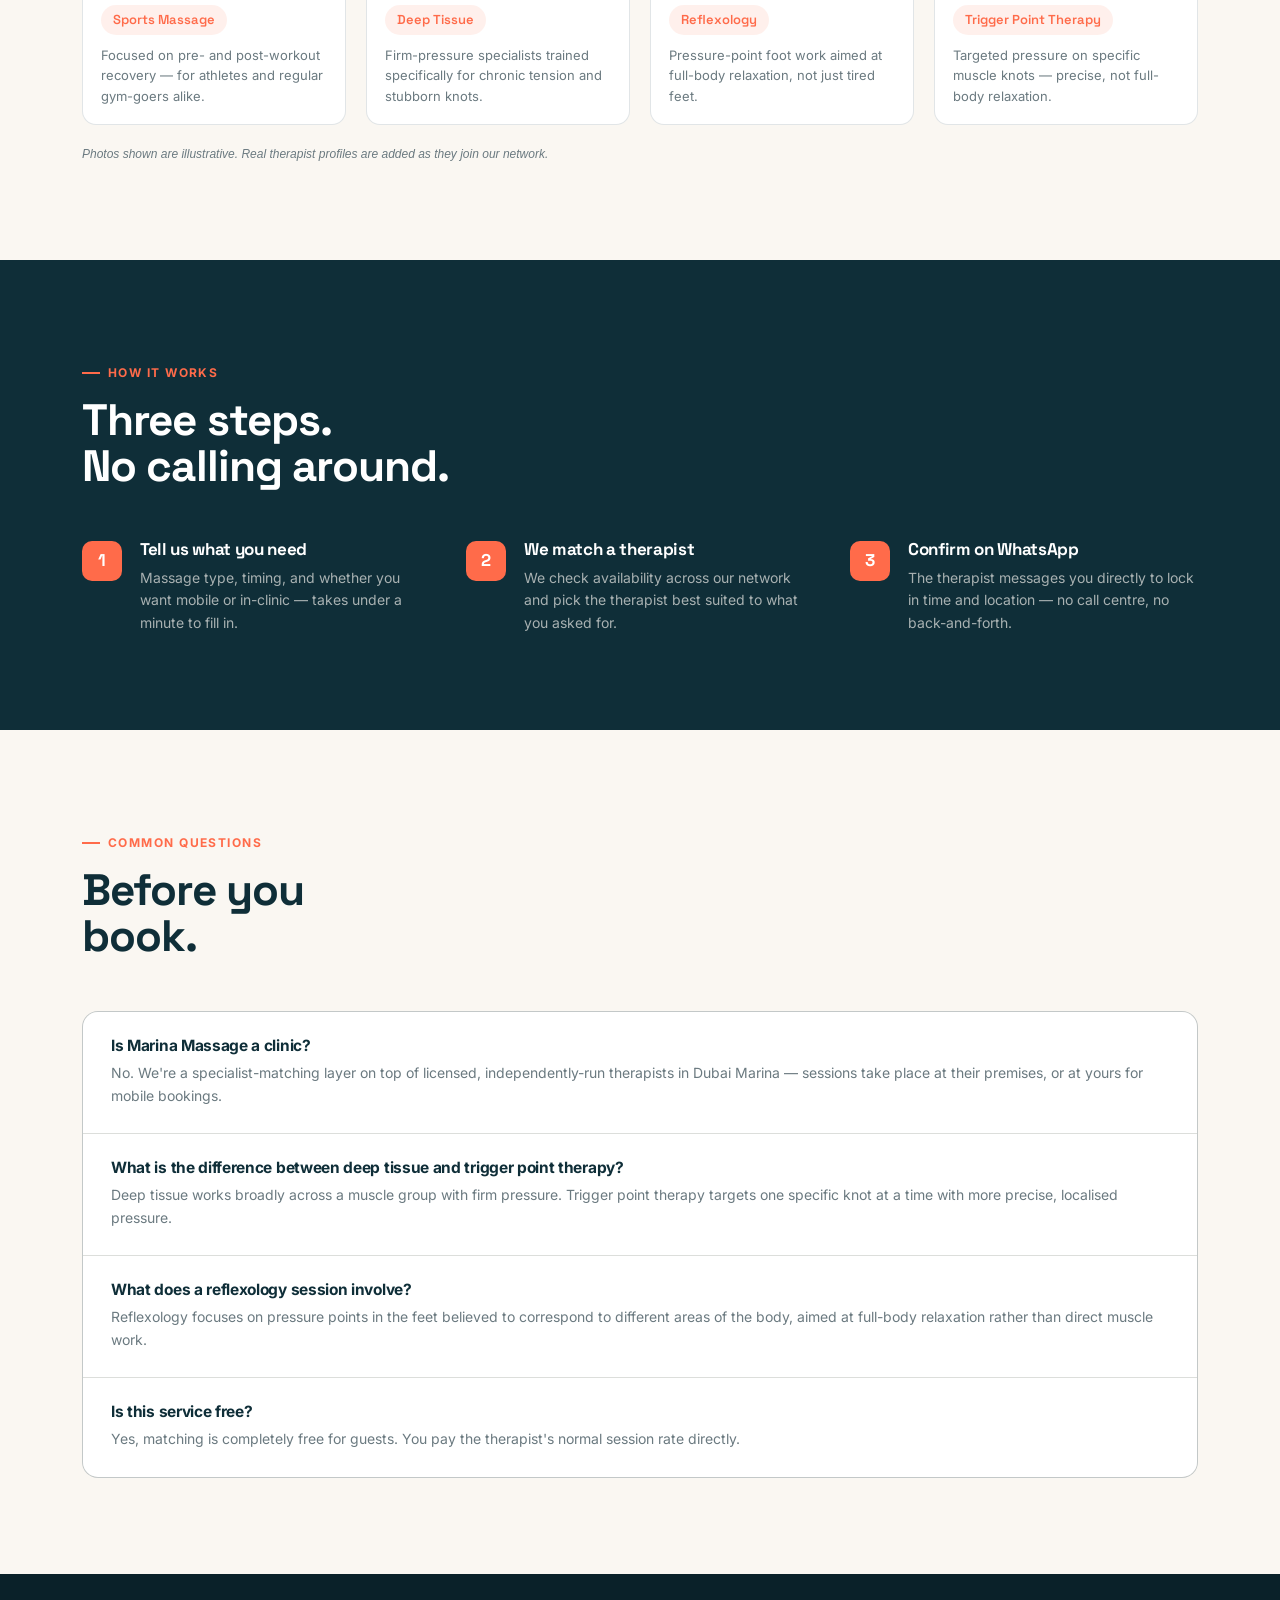
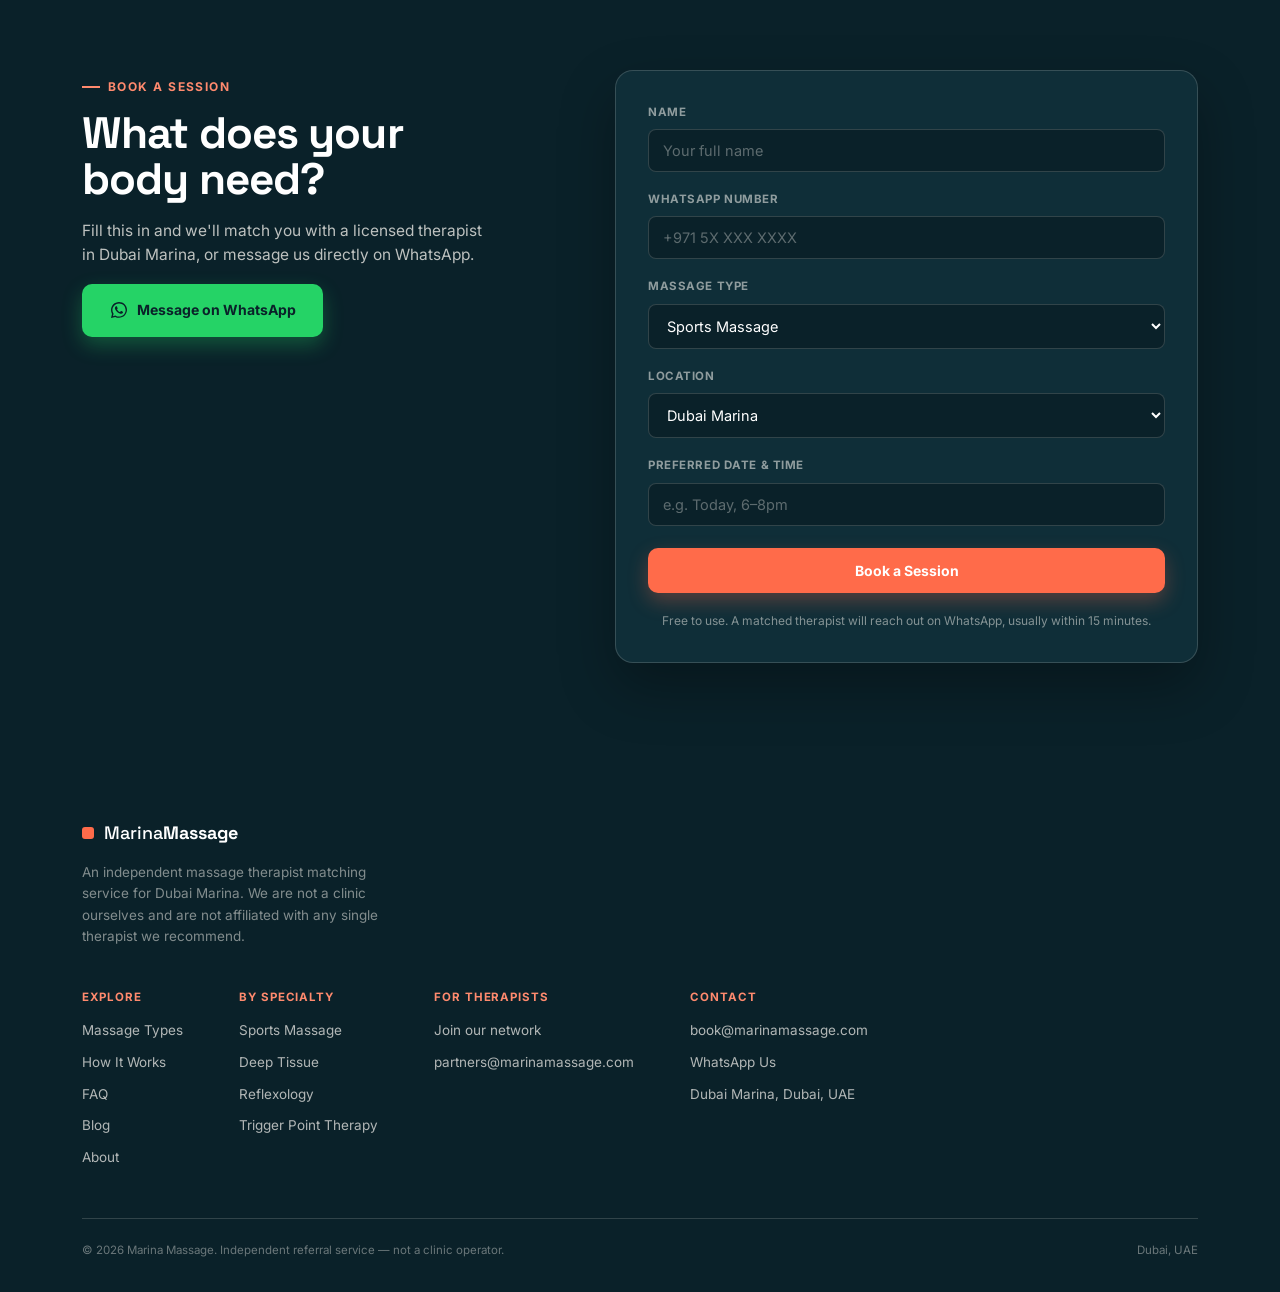
==== commit 9fed0ba1: "Add files via upload" ====
--- a/index.html
+++ b/index.html
@@ -130,7 +130,8 @@
     <div class="wrap hero-grid">
       <div class="hero-copy">
         <div class="eyebrow">Dubai Marina · Massage Therapist Matching</div>
-        <h1>Recovery, not<br>relaxation fluff.</h1>
+        <h1>Massage Therapist Matching<br>in Dubai Marina.</h1>
+        <div class="hero-tagline">Recovery, not relaxation fluff.</div>
         <p>Sports, deep tissue, reflexology or trigger point — tell us what your body actually needs, and we'll match you with a licensed therapist in Dubai Marina. Confirmed on WhatsApp, usually within 15 minutes.</p>
         <div class="hero-actions">
           <a class="btn btn-primary" href="#book">Book a Session</a>
@@ -341,6 +342,13 @@
           <a href="about.html">About</a>
         </div>
         <div class="footer-col">
+          <h4>By Specialty</h4>
+          <a href="sports-massage-dubai-marina.html">Sports Massage</a>
+          <a href="deep-tissue-massage-dubai-marina.html">Deep Tissue</a>
+          <a href="reflexology-dubai-marina.html">Reflexology</a>
+          <a href="trigger-point-therapy-dubai-marina.html">Trigger Point Therapy</a>
+        </div>
+        <div class="footer-col">
           <h4>For Therapists</h4>
           <a href="mailto:partners@marinamassage.com">Join our network</a>
           <span>partners@marinamassage.com</span>
